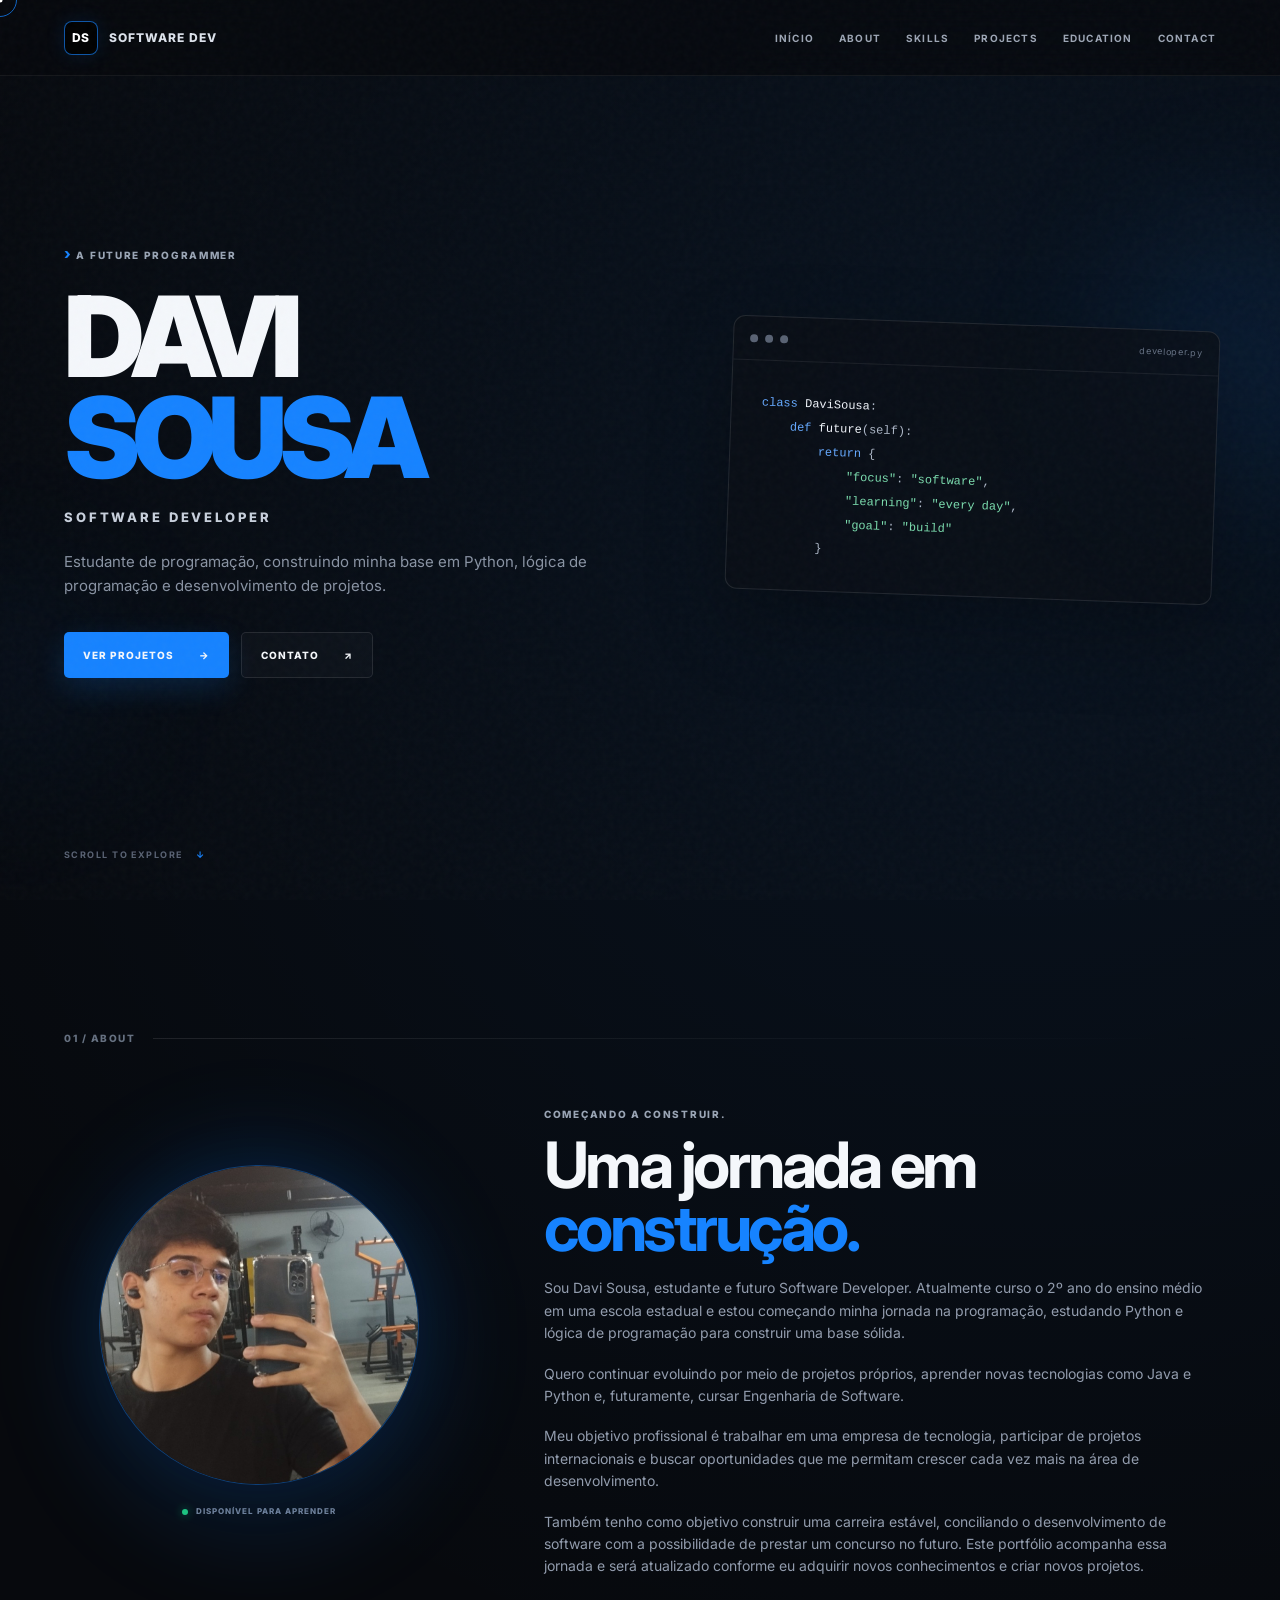
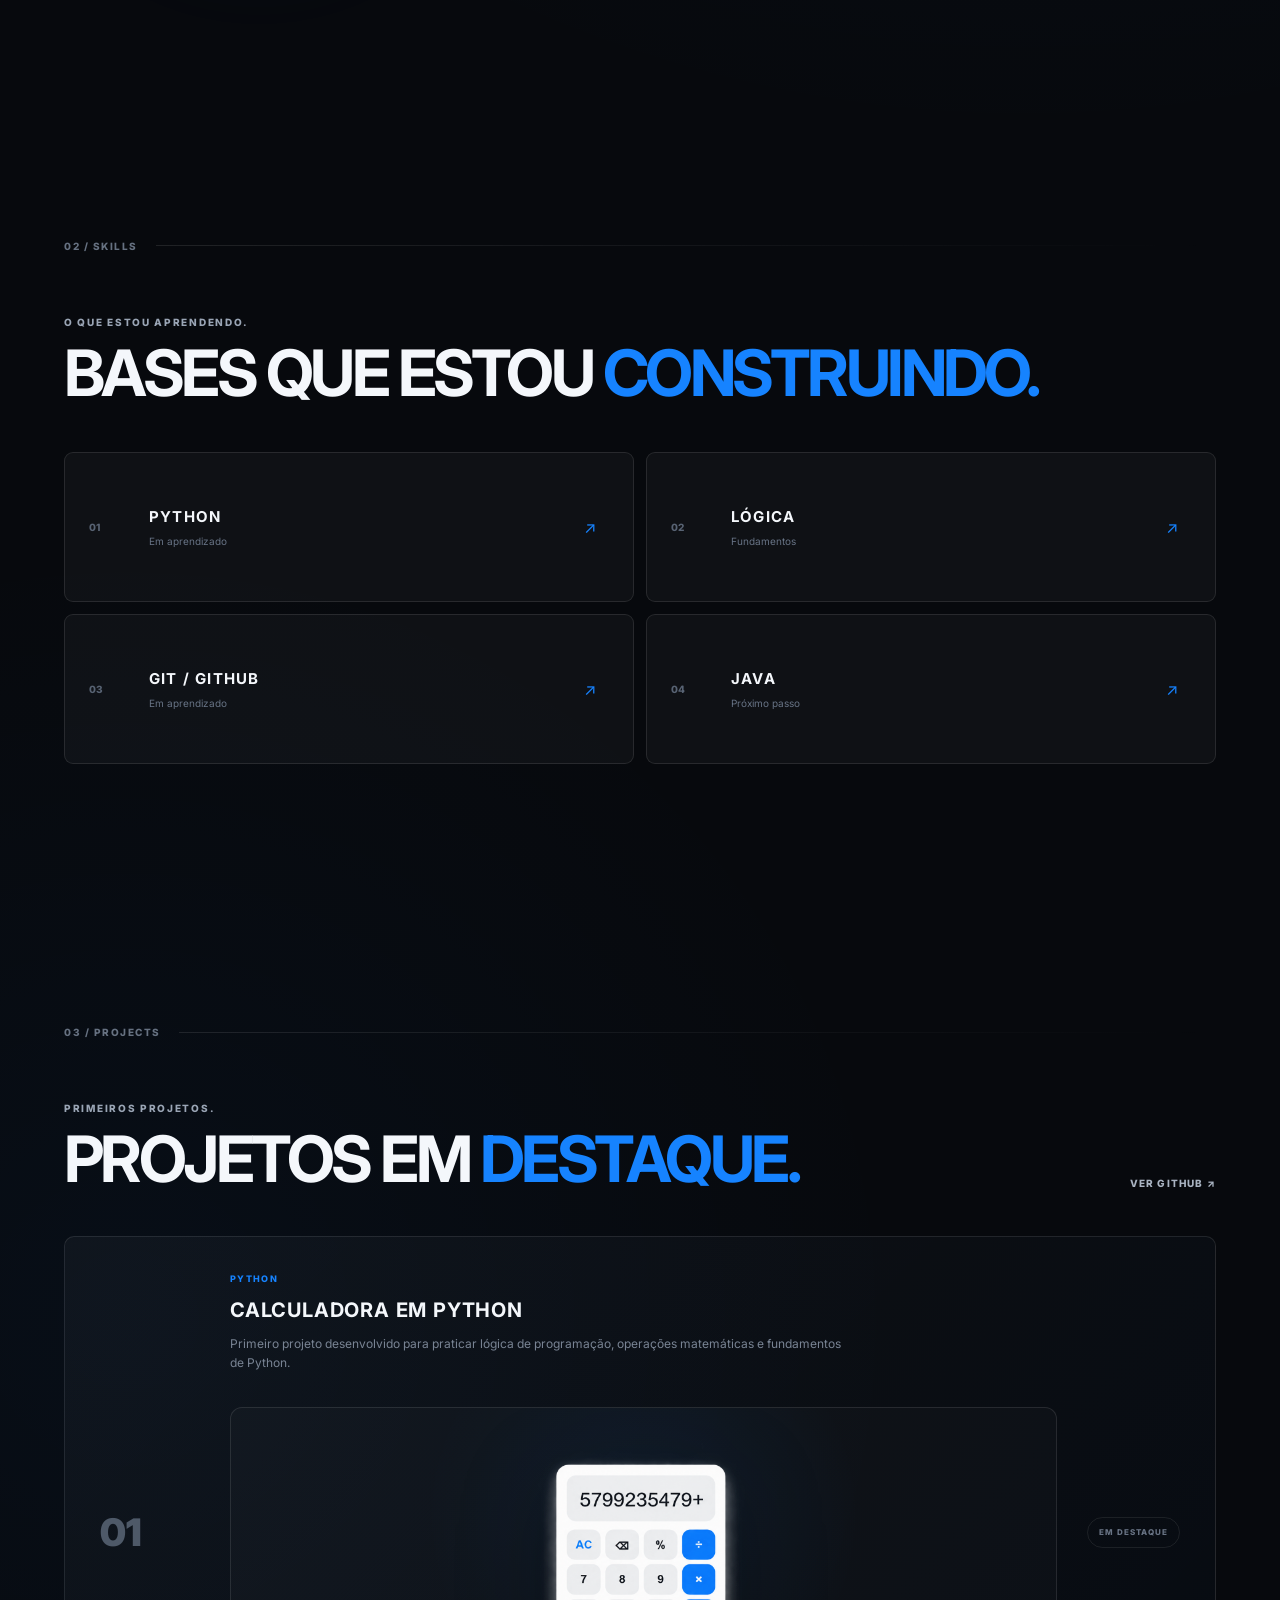
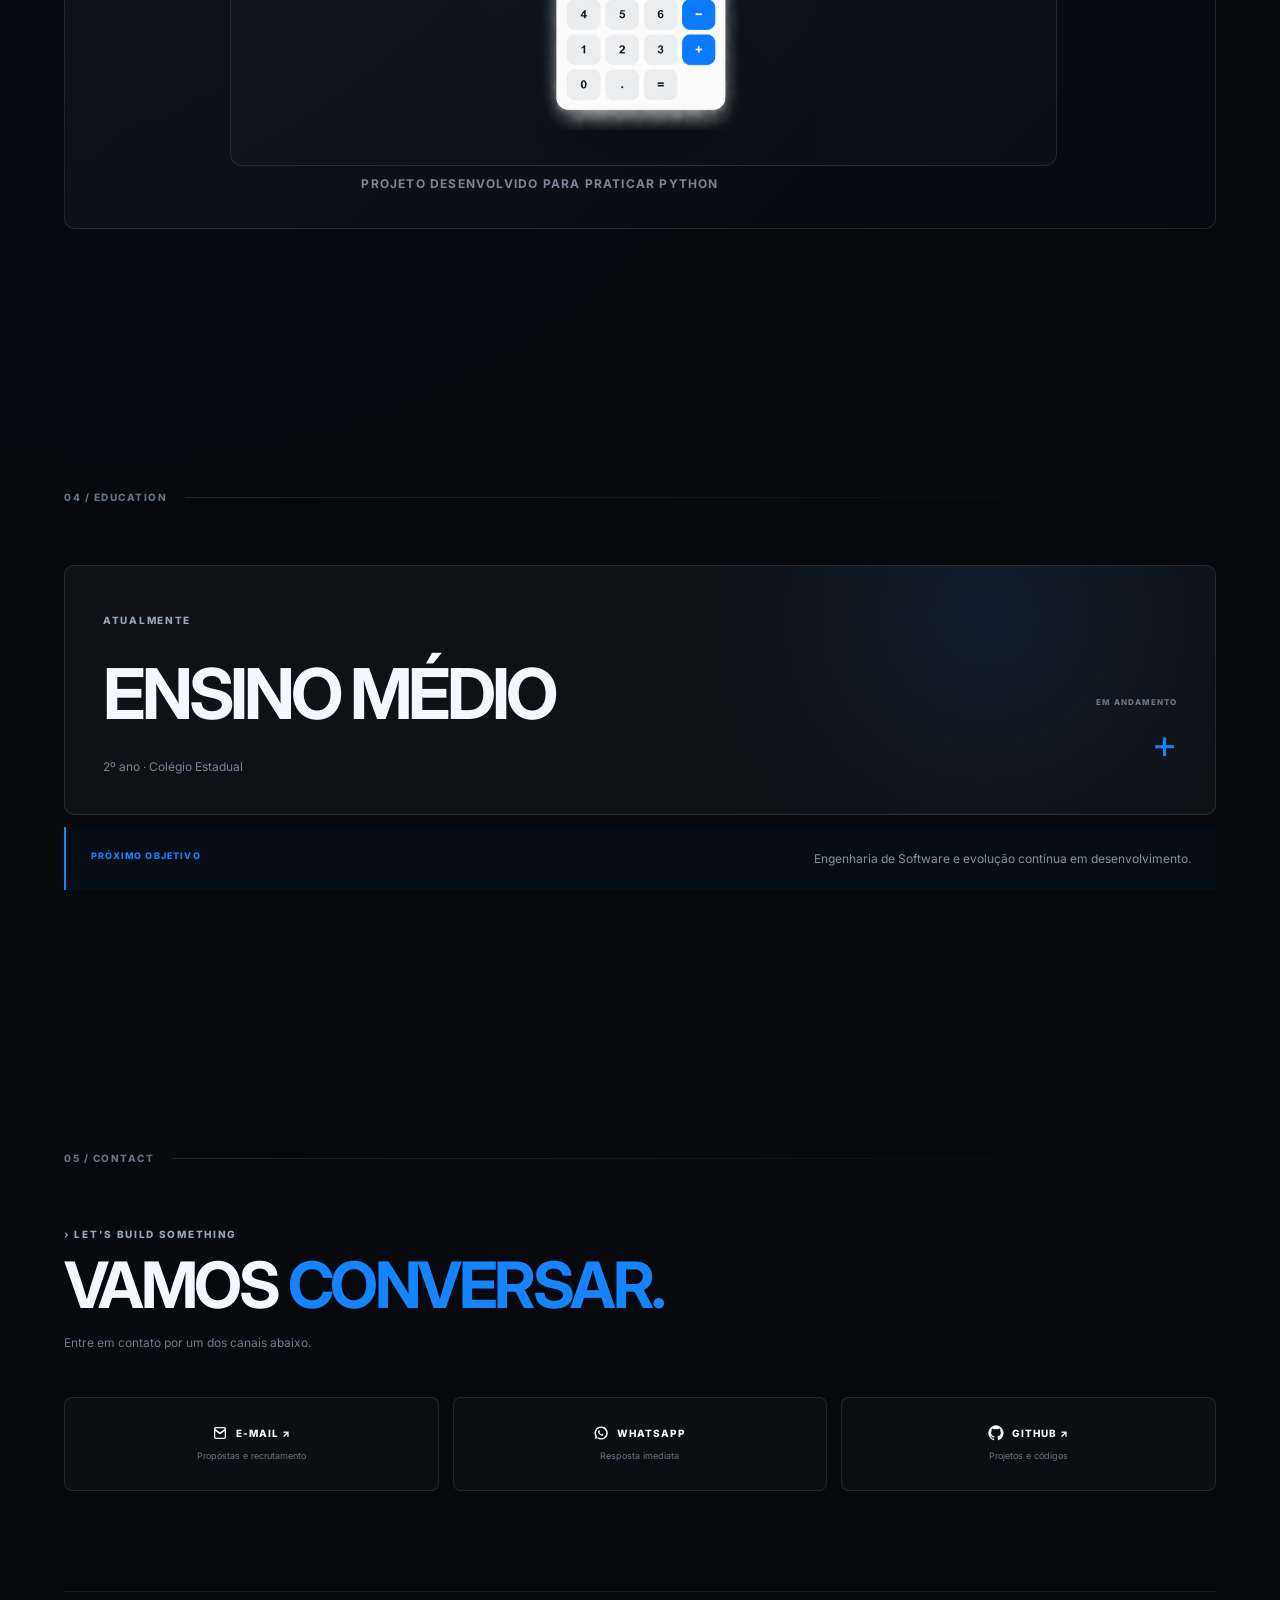
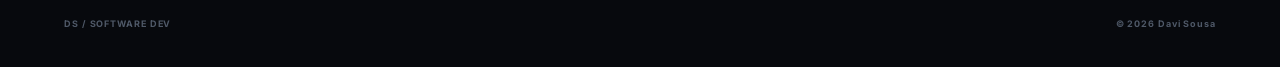
==== index.html @ f608a7be "Update index.html" ====
<!DOCTYPE html>
<html lang="pt-BR">
<head>
  <meta charset="UTF-8">
  <meta name="viewport" content="width=device-width, initial-scale=1.0">
  <meta name="description" content="Portfólio de Davi Sousa — estudante e futuro Software Developer.">
  <meta name="theme-color" content="#07090d">
  <title>Davi Sousa — Software Developer</title>

  <link rel="preconnect" href="https://fonts.googleapis.com">
  <link rel="preconnect" href="https://fonts.gstatic.com" crossorigin>
  <link href="https://fonts.googleapis.com/css2?family=Inter:wght@400;500;600;700;800;900&display=swap" rel="stylesheet">

  <link rel="icon" type="image/svg+xml" href="favicon.svg">
  <link rel="stylesheet" href="style.css">
</head>

<body>
  <div class="noise"></div>
  <div class="orb orb-a"></div>
  <div class="orb orb-b"></div>

  <div class="cursor-dot"></div>
  <div class="cursor-ring"></div>

  <header class="site-header">
    <a href="#inicio" class="brand" aria-label="Davi Sousa - início">
      <span class="brand-mark">DS</span>
      <span class="brand-text">SOFTWARE DEV</span>
    </a>

    <button class="menu-button" aria-label="Abrir menu" aria-expanded="false">
      <span></span><span></span>
    </button>

    <nav class="nav">
      <a href="#inicio">INÍCIO</a>
      <a href="#sobre">ABOUT</a>
      <a href="#skills">SKILLS</a>
      <a href="#projetos">PROJECTS</a>
      <a href="#educacao">EDUCATION</a>
      <a href="#contato">CONTACT</a>
    </nav>
  </header>

  <main id="inicio">
    <section class="hero section">
      <div class="hero-grid">
        <div class="hero-copy reveal">
          <p class="eyebrow"><span>›</span> A FUTURE PROGRAMMER</p>
          <h1>DAVI <span>SOUSA</span></h1>
          <p class="hero-role">SOFTWARE DEVELOPER</p>
          <p class="hero-description">
            Estudante de programação, construindo minha base em Python,
            lógica de programação e desenvolvimento de projetos.
          </p>

          <div class="hero-actions">
            <a class="button button-primary" href="#projetos">VER PROJETOS <span>→</span></a>
            <a class="button button-ghost" href="#contato">CONTATO <span>↗</span></a>
          </div>
        </div>

        <div class="hero-side reveal">
          <div class="code-card">
            <div class="code-top">
              <span></span><span></span><span></span>
              <small>developer.py</small>
            </div>
            <pre><code><span class="c-key">class</span> <span class="c-name">DaviSousa</span>:
    <span class="c-key">def</span> <span class="c-fn">future</span>(self):
        <span class="c-key">return</span> {
            <span class="c-str">"focus"</span>: <span class="c-str">"software"</span>,
            <span class="c-str">"learning"</span>: <span class="c-str">"every day"</span>,
            <span class="c-str">"goal"</span>: <span class="c-str">"build"</span>
        }</code></pre>
          </div>
        </div>
      </div>
      <div class="scroll-hint">SCROLL TO EXPLORE <span>↓</span></div>
    </section>

    <section id="sobre" class="section about-section">
      <div class="section-heading reveal">
        <span class="section-number">01 / ABOUT</span>
        <span class="section-line"></span>
      </div>

      <div class="about-grid">
        <div class="portrait-wrap reveal">
          <div class="portrait-glow"></div>
          <div class="portrait">
            <img src="assets/profile.jpg" alt="Foto de Davi Sousa">
            <span class="online-dot" title="Disponível"></span>
          </div>
          <div class="portrait-label">
            <span class="status"></span>
            DISPONÍVEL PARA APRENDER
          </div>
        </div>

        <div class="about-copy reveal">
          <p class="eyebrow">COMEÇANDO A CONSTRUIR.</p>
          <h2>Uma jornada em <span>construção.</span></h2>
          <p>
            Sou Davi Sousa, estudante e futuro Software Developer. Atualmente
            curso o 2º ano do ensino médio em uma escola estadual e estou
            começando minha jornada na programação, estudando Python e lógica
            de programação para construir uma base sólida.
          </p>
          <p>
            Quero continuar evoluindo por meio de projetos próprios, aprender
            novas tecnologias como Java e Python e, futuramente, cursar
            Engenharia de Software.
          </p>
          <p>
            Meu objetivo profissional é trabalhar em uma empresa de tecnologia,
            participar de projetos internacionais e buscar oportunidades que
            me permitam crescer cada vez mais na área de desenvolvimento.
          </p>
          <p>
            Também tenho como objetivo construir uma carreira estável,
            conciliando o desenvolvimento de software com a possibilidade de
            prestar um concurso no futuro. Este portfólio acompanha essa
            jornada e será atualizado conforme eu adquirir novos conhecimentos
            e criar novos projetos.
          </p>
        </div>
      </div>
    </section>

    <section id="skills" class="section">
      <div class="section-heading reveal">
        <span class="section-number">02 / SKILLS</span>
        <span class="section-line"></span>
      </div>

      <div class="section-intro reveal">
        <p class="eyebrow">O QUE ESTOU APRENDENDO.</p>
        <h2>BASES QUE ESTOU <span>CONSTRUINDO.</span></h2>
      </div>

      <div class="skills-grid">
        <article class="skill-card reveal">
          <span class="skill-number">01</span>
          <div>
            <h3>PYTHON</h3>
            <p>Em aprendizado</p>
          </div>
          <span class="skill-arrow">↗</span>
        </article>

        <article class="skill-card reveal">
          <span class="skill-number">02</span>
          <div>
            <h3>LÓGICA</h3>
            <p>Fundamentos</p>
          </div>
          <span class="skill-arrow">↗</span>
        </article>

        <article class="skill-card reveal">
          <span class="skill-number">03</span>
          <div>
            <h3>GIT / GITHUB</h3>
            <p>Em aprendizado</p>
          </div>
          <span class="skill-arrow">↗</span>
        </article>

        <article class="skill-card reveal">
          <span class="skill-number">04</span>
          <div>
            <h3>JAVA</h3>
            <p>Próximo passo</p>
          </div>
          <span class="skill-arrow">↗</span>
        </article>
      </div>
    </section>

    <section id="projetos" class="section">
      <div class="section-heading reveal">
        <span class="section-number">03 / PROJECTS</span>
        <span class="section-line"></span>
      </div>

      <div class="project-intro reveal">
  <div>
    <p class="eyebrow">PRIMEIROS PROJETOS.</p>
    <h2>PROJETOS EM <span>DESTAQUE.</span></h2>
  </div>

  <a class="text-link" href="https://github.com/Davi-Sousaa" target="_blank" rel="noopener">
    VER GITHUB ↗
  </a>
</div>

<div class="project-card calculator-project reveal">
  <div class="project-index">01</div>

  <div class="calculator-content">
    <p class="project-tag">PYTHON</p>
    <h3>CALCULADORA EM PYTHON</h3>
    <p>
      Primeiro projeto desenvolvido para praticar lógica de programação,
      operações matemáticas e fundamentos de Python.
    </p>

    <div class="calculator-showcase">
      <img
        src="assets/calculator.png"
        alt="Calculadora desenvolvida em Python"
      >
    </div>

    <p class="calculator-caption">PROJETO DESENVOLVIDO PARA PRATICAR PYTHON</p>
  </div>

  <span class="project-status">EM DESTAQUE</span>
</div>
    </section>

    <section id="educacao" class="section">
      <div class="section-heading reveal">
        <span class="section-number">04 / EDUCATION</span>
        <span class="section-line"></span>
      </div>

      <div class="education-card reveal">
        <div class="education-main">
          <p class="eyebrow">ATUALMENTE</p>
          <h2>ENSINO MÉDIO</h2>
          <p>2º ano · Colégio Estadual</p>
        </div>
        <div class="education-state">
          <span>EM ANDAMENTO</span>
          <strong>+</strong>
        </div>
      </div>

      <div class="next-goal reveal">
        <span>PRÓXIMO OBJETIVO</span>
        <p>Engenharia de Software e evolução contínua em desenvolvimento.</p>
      </div>
    </section>

    <section id="contato" class="section contact-section">
      <div class="section-heading reveal">
        <span class="section-number">05 / CONTACT</span>
        <span class="section-line"></span>
      </div>

      <div class="contact-intro reveal">
        <p class="eyebrow">› LET'S BUILD SOMETHING</p>
        <h2>VAMOS <span>CONVERSAR.</span></h2>
        <p>Entre em contato por um dos canais abaixo.</p>
      </div>

      <div class="contact-links">
        <a class="contact-card email reveal" href="mailto:davisousadasilva007@gmail.com">
          <span class="contact-title">
            <svg viewBox="0 0 24 24" aria-hidden="true">
              <path d="M3 5.5A2.5 2.5 0 0 1 5.5 3h13A2.5 2.5 0 0 1 21 5.5v13a2.5 2.5 0 0 1-2.5 2.5h-13A2.5 2.5 0 0 1 3 18.5v-13Zm2.5-.5a.5.5 0 0 0-.3.9l6.5 5.05a.5.5 0 0 0 .6 0l6.5-5.05a.5.5 0 0 0-.3-.9h-13ZM19 18.5v-9.6l-5.47 4.25a2.5 2.5 0 0 1-3.06 0L5 8.9v9.6c0 .28.22.5.5.5h13a.5.5 0 0 0 .5-.5Z"/>
            </svg>
            E-MAIL ↗
          </span>
          <span class="contact-description">Propostas e recrutamento</span>
        </a>

        <a class="contact-card whatsapp" href="https://wa.me/5574988051129" target="_blank" rel="noopener">
          <span class="contact-title">
            <svg viewBox="0 0 24 24" aria-hidden="true">
              <path d="M12 2.2a9.8 9.8 0 0 0-8.48 14.7L2.4 20.8l4.02-1.05A9.8 9.8 0 1 0 12 2.2Zm0 17.5a7.68 7.68 0 0 1-3.9-1.06l-.28-.17-2.39.62.63-2.32-.18-.28A7.68 7.68 0 1 1 12 19.7Zm4.24-5.77c-.23-.11-1.35-.67-1.56-.75-.21-.08-.36-.11-.52.11-.15.23-.59.75-.72.9-.13.15-.26.17-.49.06-.23-.12-.96-.35-1.82-1.12-.67-.6-1.12-1.32-1.25-1.54-.13-.23-.01-.35.1-.46.1-.1.23-.26.34-.39.11-.13.15-.23.23-.38.08-.15.04-.29-.02-.4-.06-.12-.52-1.25-.71-1.71-.19-.45-.38-.39-.52-.4h-.44c-.15 0-.4.06-.61.29-.21.23-.8.78-.8 1.9s.82 2.2.93 2.36c.12.15 1.6 2.46 3.88 3.45.54.23.96.37 1.29.47.54-.07 1.35-.55 1.54-1.09.19-.54.19-1 .13-1.09-.06-.1-.21-.15-.44-.26Z"/>
            </svg>
            WHATSAPP
          </span>
          <span class="contact-description">Resposta imediata</span>
        </a>

        <a class="contact-card github" href="https://github.com/Davi-Sousaa" target="_blank" rel="noopener">
          <span class="contact-title">
            <svg viewBox="0 0 24 24" aria-hidden="true">
              <path d="M12 .5A11.5 11.5 0 0 0 8.36 22.9c.58.11.79-.25.79-.56v-1.96c-3.22.7-3.9-1.55-3.9-1.55-.53-1.34-1.29-1.7-1.29-1.7-1.05-.72.08-.71.08-.71 1.15.08 1.76 1.18 1.76 1.18 1.03 1.75 2.69 1.24 3.35.95.1-.74.4-1.24.73-1.53-2.57-.29-5.27-1.28-5.27-5.7 0-1.26.45-2.29 1.18-3.1-.12-.29-.51-1.46.11-3.05 0 0 .96-.31 3.16 1.19a10.9 10.9 0 0 1 5.76 0c2.2-1.5 3.16-1.19 3.16-1.19.62 1.59.23 2.76.11 3.05.73.81 1.18 1.84 1.18 3.1 0 4.43-2.71 5.4-5.29 5.69.41.35.77 1.06.77 2.13v3.17c0 .31.21.67.8.56A11.5 11.5 0 0 0 12 .5Z"/>
            </svg>
            GITHUB ↗
          </span>
          <span class="contact-description">Projetos e códigos</span>
        </a>
      </div>
    </section>
  </main>

  <footer class="footer">
    <span>DS / SOFTWARE DEV</span>
    <span>© 2026 Davi Sousa</span>
  </footer>

  <script src="script.js"></script>
</body>
</html>
---- style.css ----
@import url('https://fonts.googleapis.com/css2?family=Inter:wght@400;500;600;700;800;900&display=swap');

:root {
  --bg: #07090d;
  --bg-soft: #0b0f15;
  --panel: rgba(255,255,255,.035);
  --line: rgba(255,255,255,.10);
  --text: #f4f7fb;
  --muted: #8993a3;
  --blue: #1683ff;
  --blue-soft: rgba(22,131,255,.16);
  --green: #20c879;
  --whatsapp: #128c4a;
  --max: 1160px;
}

* { box-sizing: border-box; margin: 0; padding: 0; }

html { scroll-behavior: smooth; }

body {
  background:
    radial-gradient(circle at 80% 10%, rgba(22,131,255,.08), transparent 28%),
    radial-gradient(circle at 10% 60%, rgba(22,131,255,.045), transparent 25%),
    var(--bg);
  color: var(--text);
  font-family: Inter, system-ui, sans-serif;
  line-height: 1.6;
  overflow-x: hidden;
}

body::before {
  content: "";
  position: fixed;
  inset: 0;
  pointer-events: none;
  opacity: .28;
  background-image:
    linear-gradient(rgba(255,255,255,.025) 1px, transparent 1px),
    linear-gradient(90deg, rgba(255,255,255,.025) 1px, transparent 1px);
  background-size: 54px 54px;
  mask-image: linear-gradient(to bottom, black, transparent 85%);
}

.noise {
  position: fixed;
  inset: 0;
  pointer-events: none;
  z-index: 50;
  opacity: .035;
  background-image: url("data:image/svg+xml,%3Csvg viewBox='0 0 180 180' xmlns='http://www.w3.org/2000/svg'%3E%3Cfilter id='n'%3E%3CfeTurbulence type='fractalNoise' baseFrequency='.85' numOctaves='3' stitchTiles='stitch'/%3E%3C/filter%3E%3Crect width='100%25' height='100%25' filter='url(%23n)' opacity='.8'/%3E%3C/svg%3E");
}

.orb {
  position: fixed;
  border-radius: 50%;
  pointer-events: none;
  filter: blur(80px);
  z-index: -1;
}

.orb-a {
  width: 260px;
  height: 260px;
  right: -100px;
  top: 25%;
  background: rgba(22,131,255,.11);
}

.orb-b {
  width: 180px;
  height: 180px;
  left: -80px;
  bottom: 15%;
  background: rgba(22,131,255,.07);
}

a { color: inherit; text-decoration: none; }

.site-header {
  position: fixed;
  top: 0;
  left: 0;
  right: 0;
  z-index: 40;
  height: 76px;
  display: flex;
  align-items: center;
  justify-content: space-between;
  padding: 0 5vw;
  background: rgba(7,9,13,.72);
  backdrop-filter: blur(18px);
  border-bottom: 1px solid rgba(255,255,255,.06);
}

.brand {
  display: flex;
  align-items: center;
  gap: 11px;
  font-weight: 800;
  letter-spacing: .08em;
  font-size: 12px;
}

.brand-mark {
  display: grid;
  place-items: center;
  width: 34px;
  height: 34px;
  border: 1px solid rgba(22,131,255,.65);
  border-radius: 8px;
  background: #000;
  color: #fff;
  font-size: 12px;
  box-shadow: 0 0 20px rgba(22,131,255,.12);
}

.brand-mark::first-letter { color: var(--blue); }

.brand-text { color: #dce2eb; }

.nav {
  display: flex;
  gap: 25px;
}

.nav a {
  position: relative;
  color: #9da6b5;
  font-size: 10px;
  font-weight: 700;
  letter-spacing: .12em;
  transition: color .2s ease;
}

.nav a::after {
  content: "";
  position: absolute;
  left: 0;
  right: 100%;
  bottom: -7px;
  height: 1px;
  background: var(--blue);
  transition: right .25s ease;
}

.nav a:hover { color: #fff; }
.nav a:hover::after { right: 0; }

.menu-button { display: none; }

.section {
  width: min(var(--max), 90vw);
  margin: 0 auto;
  padding: 130px 0;
  position: relative;
}

.hero {
  min-height: 100vh;
  display: flex;
  align-items: center;
  padding-top: 150px;
}

.hero-grid {
  width: 100%;
  display: grid;
  grid-template-columns: 1.1fr .9fr;
  gap: 70px;
  align-items: center;
}

.eyebrow {
  color: #9aa5b5;
  font-size: 10px;
  font-weight: 800;
  letter-spacing: .17em;
}

.eyebrow span { color: var(--blue); font-size: 15px; }

.hero h1 {
  margin-top: 20px;
  font-size: clamp(56px, 9vw, 112px);
  line-height: .9;
  letter-spacing: -.075em;
  font-weight: 900;
}

.hero h1 span { color: var(--blue); }

.hero-role {
  margin-top: 20px;
  color: #c8d0dc;
  font-size: 13px;
  font-weight: 800;
  letter-spacing: .22em;
}

.hero-description {
  max-width: 580px;
  margin-top: 22px;
  color: var(--muted);
  font-size: 15px;
}

.hero-actions {
  display: flex;
  gap: 12px;
  margin-top: 34px;
}

.button {
  display: inline-flex;
  align-items: center;
  gap: 25px;
  min-height: 46px;
  padding: 0 19px;
  border-radius: 5px;
  font-size: 10px;
  font-weight: 800;
  letter-spacing: .1em;
  transition: transform .2s ease, border-color .2s ease, background .2s ease;
}

.button:hover { transform: translateY(-2px); }

.button-primary {
  background: var(--blue);
  box-shadow: 0 10px 30px rgba(22,131,255,.18);
}

.button-primary:hover { background: #2a90ff; }

.button-ghost {
  border: 1px solid var(--line);
  background: rgba(255,255,255,.025);
}

.button-ghost:hover {
  border-color: rgba(22,131,255,.5);
  background: var(--blue-soft);
}

.code-card {
  border: 1px solid rgba(255,255,255,.10);
  border-radius: 12px;
  background: rgba(11,15,21,.72);
  box-shadow: 0 30px 80px rgba(0,0,0,.28);
  overflow: hidden;
  transform: rotate(2deg);
}

.code-top {
  height: 44px;
  display: flex;
  align-items: center;
  gap: 7px;
  padding: 0 16px;
  border-bottom: 1px solid rgba(255,255,255,.07);
}

.code-top span {
  width: 8px;
  height: 8px;
  border-radius: 50%;
  background: #596273;
}

.code-top small {
  margin-left: auto;
  color: #657083;
  font-size: 9px;
  letter-spacing: .08em;
}

.code-card pre {
  padding: 30px;
  overflow: auto;
  color: #aeb8c8;
  font: 12px/2 "SFMono-Regular", Consolas, monospace;
}

.c-key { color: #65a9ff; }
.c-name, .c-fn { color: #f0f4fa; }
.c-str { color: #7bdcae; }

.scroll-hint {
  position: absolute;
  bottom: 38px;
  left: 0;
  color: #596273;
  font-size: 9px;
  font-weight: 700;
  letter-spacing: .16em;
}

.scroll-hint span { color: var(--blue); margin-left: 10px; }

.section-heading {
  display: flex;
  align-items: center;
  gap: 18px;
  margin-bottom: 60px;
}

.section-number {
  color: #667181;
  font-size: 10px;
  font-weight: 800;
  letter-spacing: .15em;
  white-space: nowrap;
}

.section-line {
  height: 1px;
  width: 100%;
  background: linear-gradient(90deg, rgba(255,255,255,.1), transparent);
}

.about-grid {
  display: grid;
  grid-template-columns: 390px 1fr;
  gap: 90px;
  align-items: center;
}

.portrait-wrap { position: relative; justify-self: center; }

.portrait-glow {
  position: absolute;
  inset: -35px;
  border-radius: 50%;
  background: rgba(22,131,255,.09);
  filter: blur(40px);
}

.portrait {
  position: relative;
  width: 320px;
  height: 320px;
  border: 1px solid rgba(22,131,255,.42);
  border-radius: 50%;
  overflow: hidden;
  background: #0b0e13;
  box-shadow: 0 0 60px rgba(22,131,255,.10);
}

.portrait img {
  width: 100%;
  height: 100%;
  object-fit: cover;
  object-position: 33% 38%;
  transform: scale(1.08);
  filter: saturate(.9) contrast(1.03);
}

.online-dot {
  position: absolute;
  right: 20px;
  bottom: 24px;
  width: 18px;
  height: 18px;
  border-radius: 50%;
  background: var(--green);
  border: 4px solid #0b0e13;
  box-shadow: 0 0 18px rgba(32,200,121,.5);
}

.portrait-label {
  display: flex;
  align-items: center;
  gap: 8px;
  justify-content: center;
  margin-top: 20px;
  color: #768193;
  font-size: 8px;
  font-weight: 800;
  letter-spacing: .13em;
}

.status {
  width: 6px;
  height: 6px;
  border-radius: 50%;
  background: var(--green);
  box-shadow: 0 0 10px rgba(32,200,121,.6);
}

.about-copy h2,
.section-intro h2,
.project-intro h2,
.contact-intro h2 {
  margin-top: 12px;
  font-size: clamp(32px, 5vw, 64px);
  line-height: .98;
  letter-spacing: -.055em;
}

.about-copy h2 span,
.section-intro h2 span,
.project-intro h2 span,
.contact-intro h2 span { color: var(--blue); }

.about-copy > p:not(.eyebrow) {
  max-width: 700px;
  margin-top: 18px;
  color: #929cad;
  font-size: 14px;
}

.section-intro { margin-bottom: 48px; }

.skills-grid {
  display: grid;
  grid-template-columns: repeat(2, 1fr);
  gap: 12px;
}

.skill-card {
  min-height: 150px;
  padding: 24px;
  display: grid;
  grid-template-columns: 45px 1fr 25px;
  align-items: center;
  gap: 15px;
  border: 1px solid var(--line);
  border-radius: 9px;
  background: var(--panel);
  transition: transform .25s ease, border-color .25s ease, background .25s ease;
}

.skill-card:hover {
  transform: translateY(-4px);
  border-color: rgba(22,131,255,.42);
  background: rgba(22,131,255,.045);
}

.skill-number { color: #586373; font-size: 10px; font-weight: 800; }

.skill-card h3 { font-size: 15px; letter-spacing: .08em; }
.skill-card p { color: #687486; font-size: 10px; margin-top: 4px; }
.skill-arrow { color: var(--blue); }

.project-intro {
  display: flex;
  justify-content: space-between;
  gap: 30px;
  align-items: end;
  margin-bottom: 45px;
}

.text-link {
  color: #a9b3c1;
  font-size: 10px;
  font-weight: 800;
  letter-spacing: .12em;
}

.text-link:hover { color: var(--blue); }

.project-card {
  min-height: 210px;
  display: grid;
  grid-template-columns: 100px 1fr auto;
  gap: 30px;
  align-items: center;
  padding: 35px;
  border: 1px solid var(--line);
  border-radius: 10px;
  background: linear-gradient(135deg, rgba(255,255,255,.035), rgba(22,131,255,.025));
}

.project-index { color: #4e5968; font-size: 38px; font-weight: 900; }

.project-tag {
  color: var(--blue);
  font-size: 9px;
  font-weight: 800;
  letter-spacing: .15em;
}

.project-card h3 { margin-top: 7px; font-size: 20px; letter-spacing: .04em; }
.project-card p:not(.project-tag) { max-width: 620px; margin-top: 8px; color: #798494; font-size: 12px; }

.project-status {
  padding: 8px 11px;
  border: 1px solid rgba(255,255,255,.08);
  border-radius: 99px;
  color: #687384;
  font-size: 8px;
  font-weight: 800;
  letter-spacing: .12em;
}

.education-card {
  min-height: 250px;
  padding: 38px;
  display: flex;
  align-items: end;
  justify-content: space-between;
  border: 1px solid var(--line);
  border-radius: 10px;
  background:
    radial-gradient(circle at 80% 20%, rgba(22,131,255,.10), transparent 30%),
    var(--panel);
}

.education-main h2 { margin-top: 10px; font-size: clamp(35px, 6vw, 70px); letter-spacing: -.06em; }
.education-main > p:last-child { color: #778293; font-size: 12px; margin-top: 7px; }

.education-state { text-align: right; }
.education-state span { color: #6b7686; font-size: 8px; font-weight: 800; letter-spacing: .12em; }
.education-state strong { display: block; color: var(--blue); font-size: 40px; font-weight: 400; }

.next-goal {
  margin-top: 12px;
  padding: 22px 25px;
  display: flex;
  justify-content: space-between;
  gap: 30px;
  border-left: 2px solid var(--blue);
  background: rgba(22,131,255,.035);
}

.next-goal span { color: var(--blue); font-size: 9px; font-weight: 800; letter-spacing: .13em; }
.next-goal p { color: #8490a0; font-size: 12px; }

.contact-section { padding-bottom: 100px; }

.contact-intro p:last-child { color: #6f7a8a; margin-top: 16px; font-size: 12px; }

.contact-links {
  display: grid;
  grid-template-columns: repeat(3, 1fr);
  gap: 14px;
  margin-top: 45px;
}

.contact-card {
  min-height: 94px;
  padding: 18px;
  display: flex;
  flex-direction: column;
  align-items: center;
  justify-content: center;
  gap: 8px;
  text-align: center;
  border: 1px solid var(--line);
  border-radius: 8px;
  background: rgba(255,255,255,.025);
  transition: transform .22s ease, border-color .22s ease, background .22s ease, box-shadow .22s ease;
}

.contact-card:hover { transform: translateY(-4px); }

.contact-title {
  display: flex;
  align-items: center;
  justify-content: center;
  gap: 8px;
  font-size: 10px;
  font-weight: 800;
  letter-spacing: .1em;
}

.contact-title svg {
  width: 16px;
  height: 16px;
  fill: currentColor;
}

.contact-description { color: #687384; font-size: 9px; }

.contact-card.email:hover {
  color: #1683ff;
  border-color: rgba(22,131,255,.5);
  background: rgba(22,131,255,.06);
  box-shadow: 0 15px 35px rgba(22,131,255,.10);
}

.contact-card.whatsapp:hover {
  color: var(--whatsapp);
  border-color: rgba(18,140,74,.5);
  background: rgba(18,140,74,.055);
  box-shadow: 0 15px 35px rgba(18,140,74,.09);
}

.contact-card.github:hover {
  color: #fff;
  border-color: rgba(255,255,255,.35);
  background: rgba(255,255,255,.055);
  box-shadow: 0 15px 35px rgba(255,255,255,.05);
}

.footer {
  width: min(var(--max), 90vw);
  margin: auto;
  padding: 25px 0 35px;
  display: flex;
  justify-content: space-between;
  color: #4f5968;
  border-top: 1px solid rgba(255,255,255,.06);
  font-size: 9px;
  font-weight: 700;
  letter-spacing: .1em;
}

.reveal {
  opacity: 0;
  transform: translateY(18px);
  transition: opacity .7s ease, transform .7s ease;
}

.reveal.visible {
  opacity: 1;
  transform: translateY(0);
}

.cursor-dot,
.cursor-ring {
  position: fixed;
  pointer-events: none;
  z-index: 100;
  transform: translate(-50%, -50%);
  opacity: 0;
}

.cursor-dot {
  width: 5px;
  height: 5px;
  border-radius: 50%;
  background: #fff;
}

.cursor-ring {
  width: 34px;
  height: 34px;
  border: 1px solid rgba(22,131,255,.75);
  border-radius: 50%;
  transition: width .2s ease, height .2s ease, background .2s ease;
}

.cursor-ring.active {
  width: 54px;
  height: 54px;
  background: rgba(22,131,255,.07);
}

@media (pointer: fine) {
  body, a, button { cursor: none; }
  .cursor-dot, .cursor-ring { opacity: 1; }
}

@media (max-width: 850px) {
  .nav {
    position: absolute;
    top: 76px;
    left: 0;
    right: 0;
    padding: 25px 5vw;
    display: none;
    flex-direction: column;
    gap: 20px;
    background: rgba(7,9,13,.96);
    border-bottom: 1px solid var(--line);
  }

  .nav.open { display: flex; }
  .menu-button {
    display: flex;
    width: 38px;
    height: 38px;
    flex-direction: column;
    justify-content: center;
    gap: 6px;
    align-items: center;
    border: 1px solid var(--line);
    border-radius: 7px;
    background: rgba(255,255,255,.03);
  }

  .menu-button span { width: 16px; height: 1px; background: #fff; }

  .hero-grid,
  .about-grid { grid-template-columns: 1fr; }

  .hero-side { display: none; }
  .about-grid { gap: 50px; }
  .portrait-wrap { order: -1; }
  .project-card { grid-template-columns: 60px 1fr; }
  .project-status { grid-column: 2; justify-self: start; }
}

@media (max-width: 620px) {
  .section { padding: 95px 0; }
  .hero { min-height: 90vh; padding-top: 125px; }
  .hero h1 { font-size: 60px; }
  .hero-description { font-size: 13px; }
  .hero-actions { flex-wrap: wrap; }

  .portrait { width: 260px; height: 260px; }

  .skills-grid,
  .contact-links { grid-template-columns: 1fr; }

  .project-intro,
  .education-card,
  .next-goal,
  .footer {
    flex-direction: column;
    align-items: flex-start;
  }

  .education-card { gap: 35px; }
  .education-state { text-align: left; }
  .next-goal { gap: 8px; }

  .contact-card { min-height: 82px; }
}
/* =========================
   CALCULATOR PROJECT
========================= */

.calculator-showcase {
  margin-top: 35px;
  padding: 35px;
  display: flex;
  justify-content: center;
  align-items: center;
  border: 1px solid var(--line);
  border-radius: 12px;
  background:
    radial-gradient(circle at 50% 30%, rgba(22,131,255,.08), transparent 45%),
    rgba(255,255,255,.02);
  overflow: hidden;
}

.calculator-showcase img {
  display: block;
  width: min(100%, 520px);
  height: auto;
  object-fit: contain;
  filter: drop-shadow(0 25px 45px rgba(0,0,0,.35));
  transition: transform .3s ease, filter .3s ease;
}

.calculator-showcase:hover img {
  transform: translateY(-5px);
  filter: drop-shadow(0 30px 55px rgba(22,131,255,.15));
}

.calculator-caption {
  margin-top: 14px;
  color: #687486;
  font-size: 9px;
  font-weight: 700;
  letter-spacing: .1em;
  text-align: center;
}
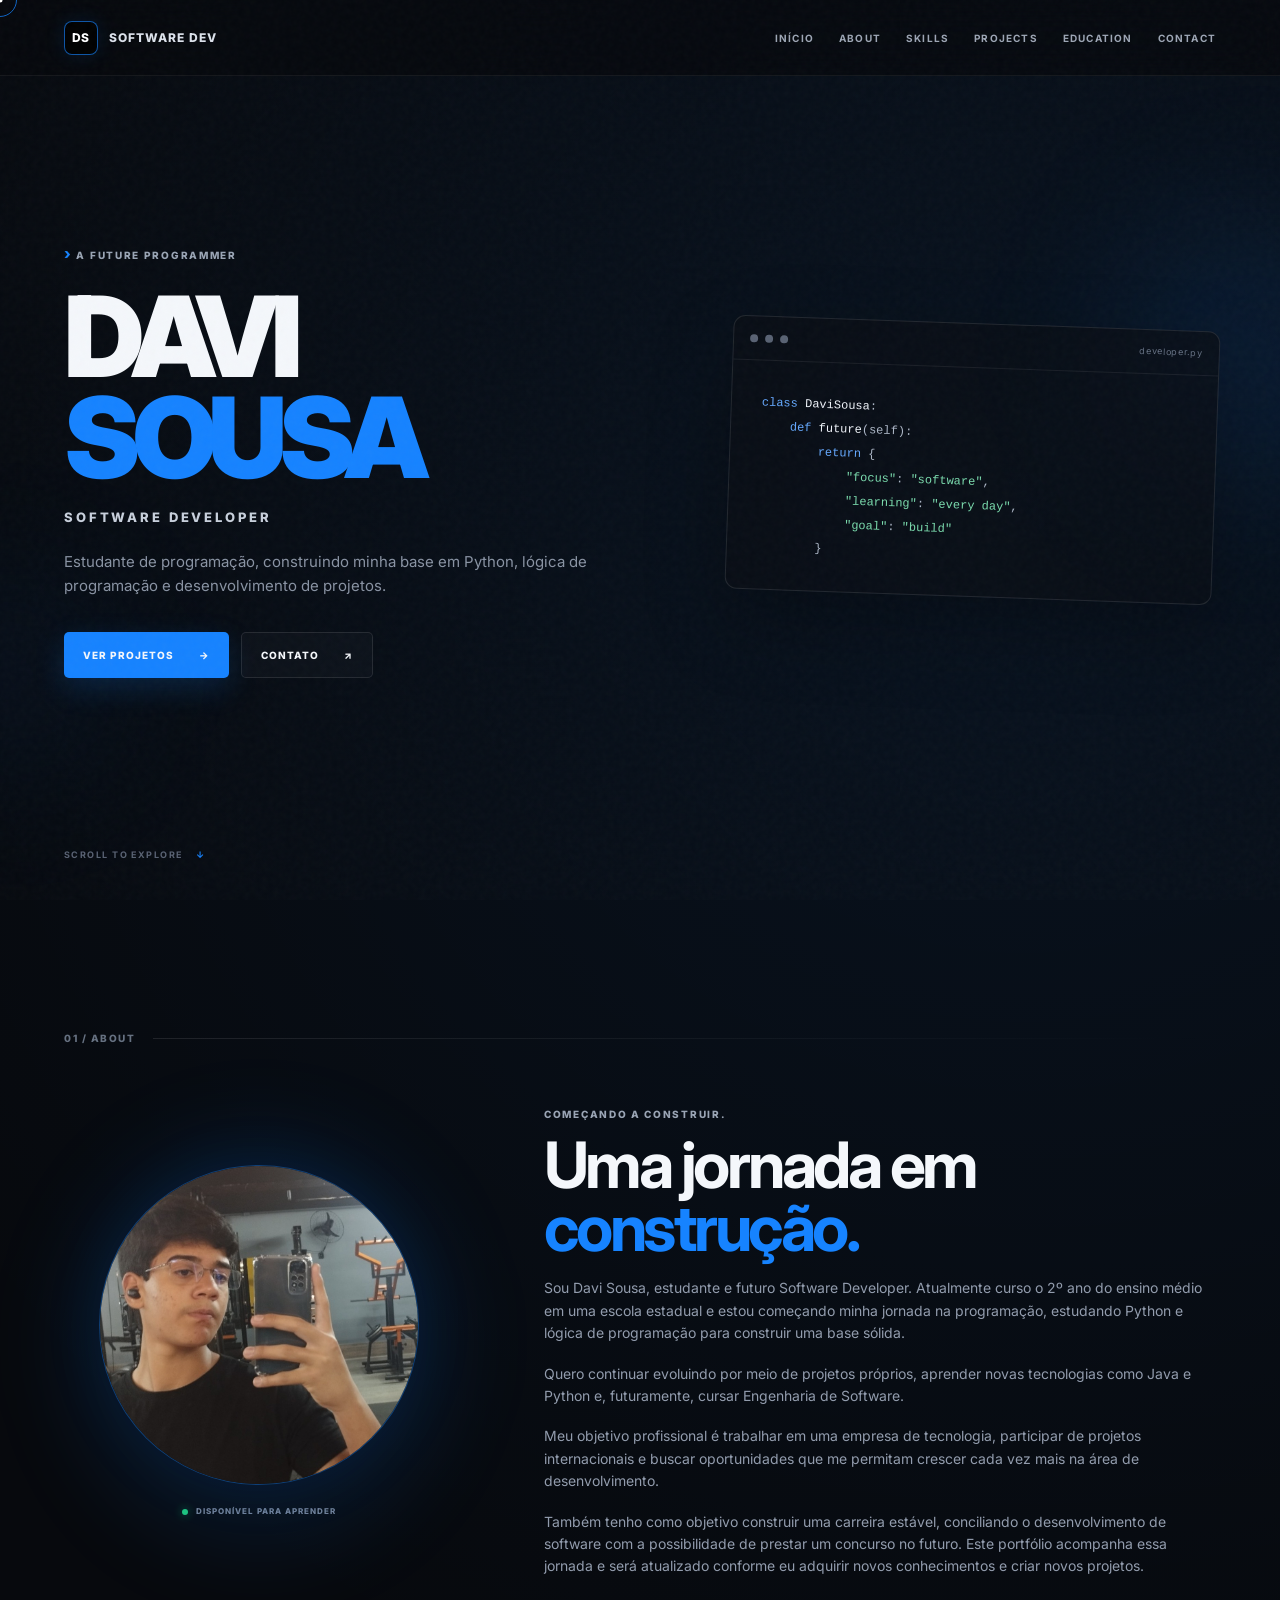
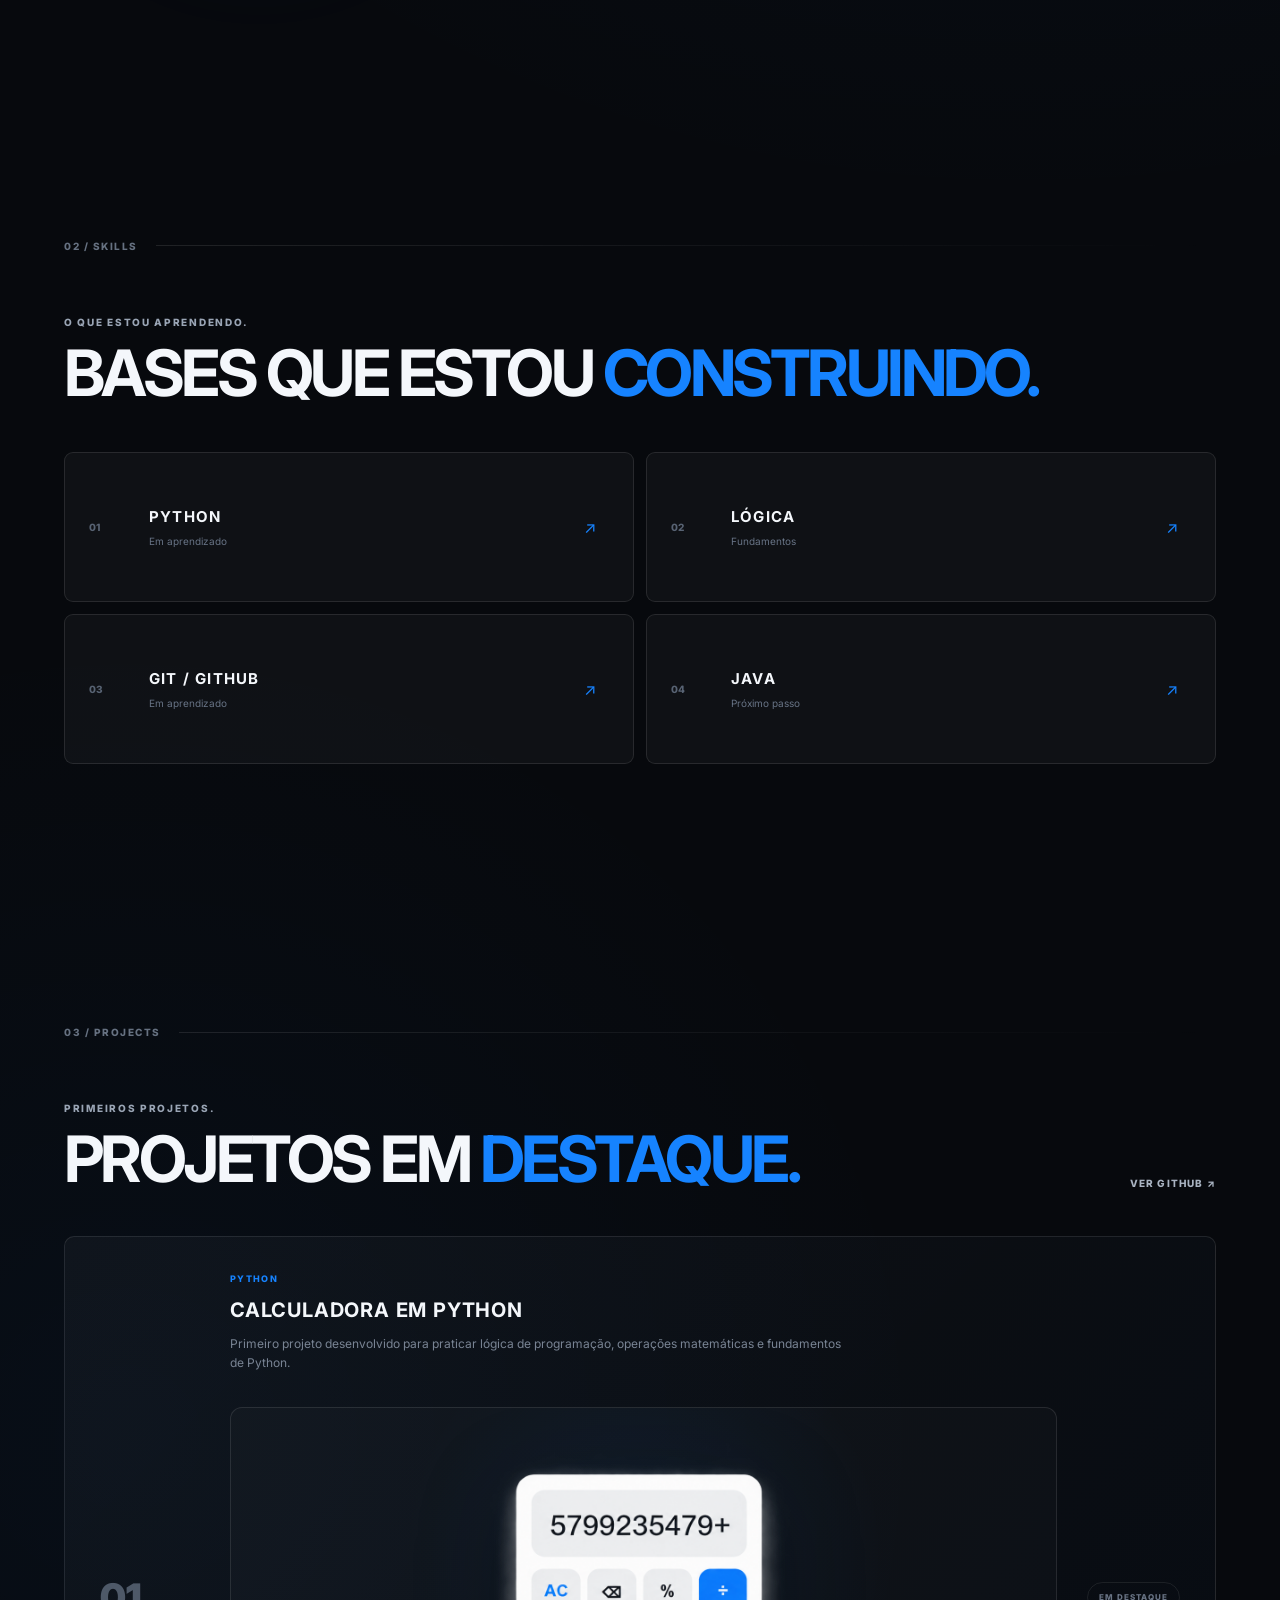
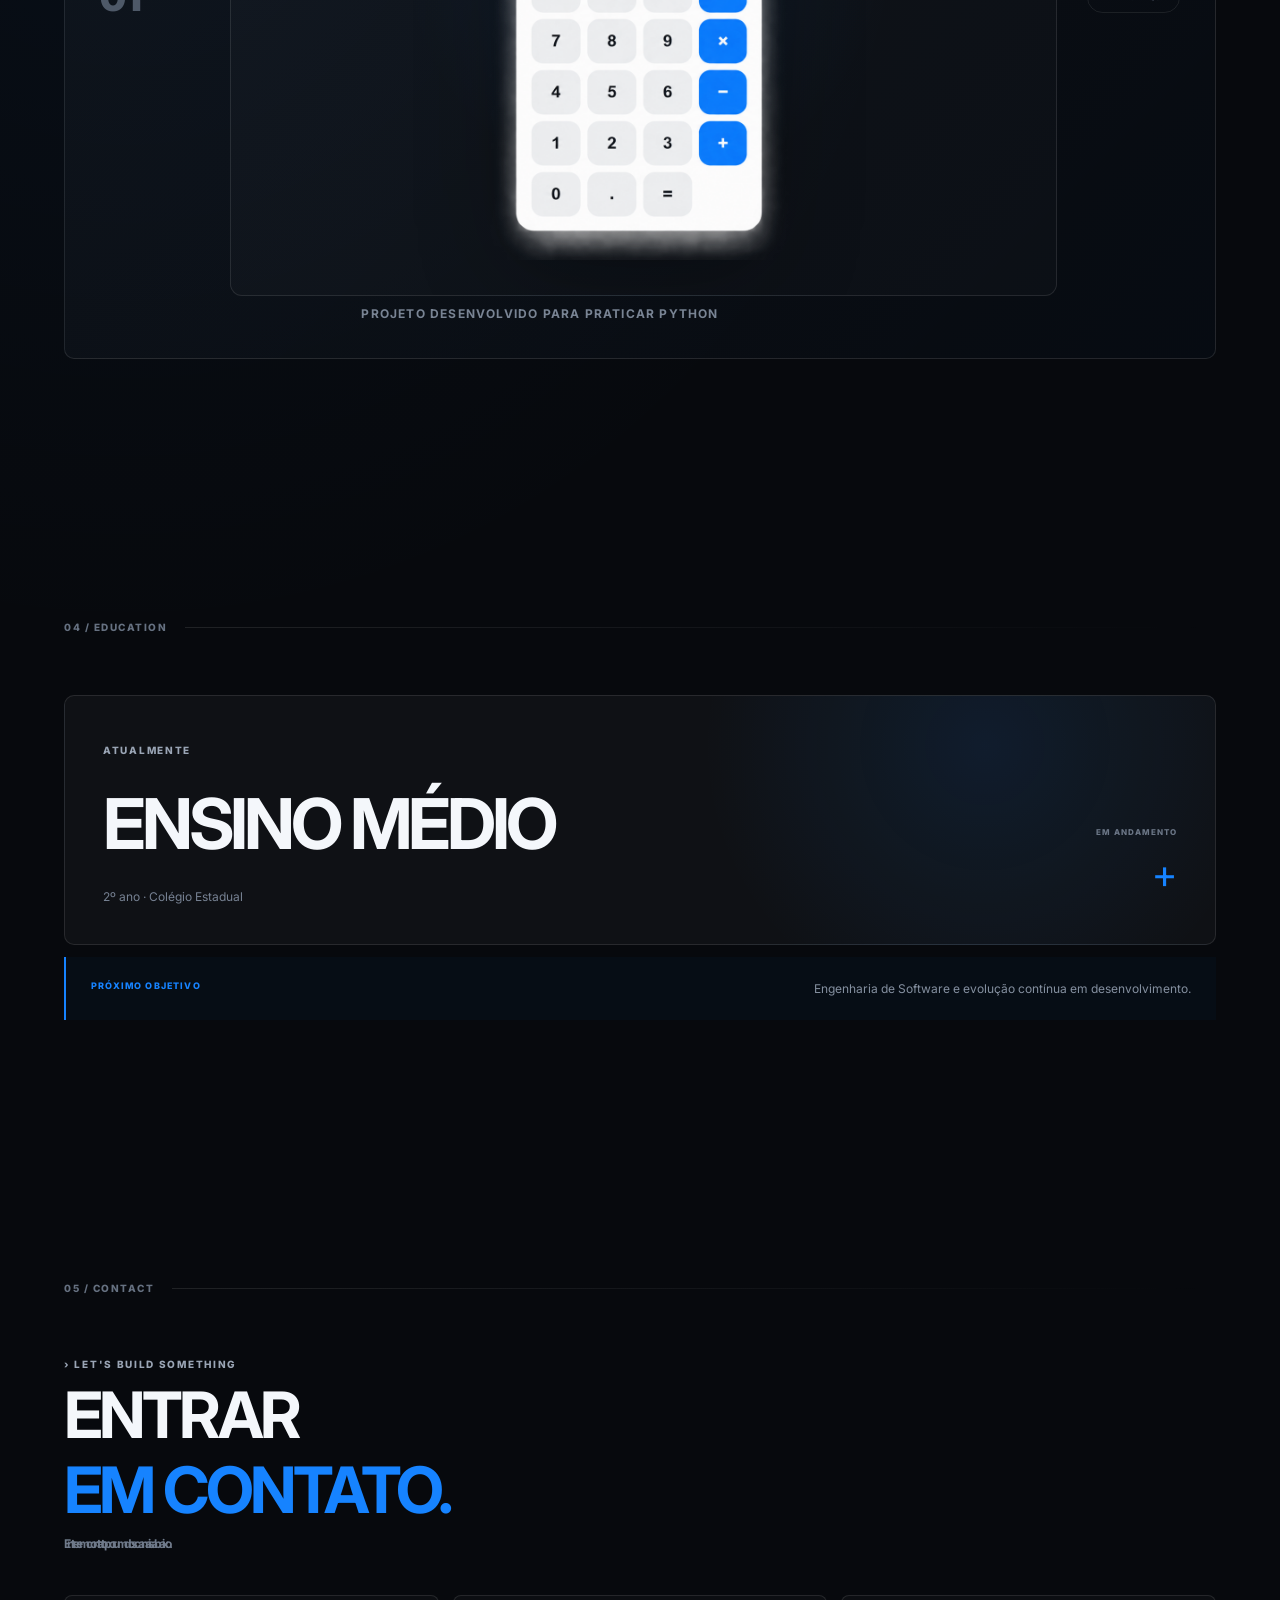
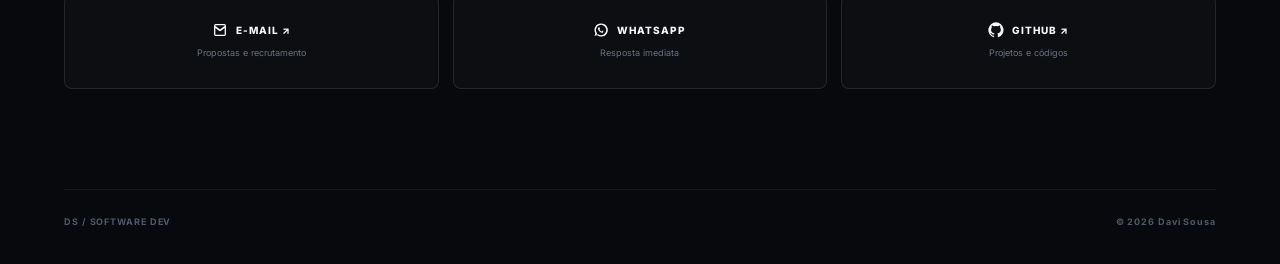
==== commit 32dbaf0a: "Update index.html" ====
--- a/index.html
+++ b/index.html
@@ -191,7 +191,7 @@
     <h2>PROJETOS EM <span>DESTAQUE.</span></h2>
   </div>
 
-  <a class="text-link" href="https://github.com/Davi-Sousaa" target="_blank" rel="noopener">
+  <a class="text-link" href="https://github.com/Davi-Sousaa/Davi-Sousaa.github.io/blob/main/calculator.html" target="_blank" rel="noopener">
     VER GITHUB ↗
   </a>
 </div>
@@ -253,7 +253,7 @@
 
       <div class="contact-intro reveal">
         <p class="eyebrow">› LET'S BUILD SOMETHING</p>
-        <h2>VAMOS <span>CONVERSAR.</span></h2>
+        <h2>ENTRAR <span><h2>EM <span>CONTATO.</span></h2>
         <p>Entre em contato por um dos canais abaixo.</p>
       </div>
 
--- a/style.css
+++ b/style.css
@@ -686,11 +686,20 @@
   .hero-grid,
   .about-grid { grid-template-columns: 1fr; }
 
-  .hero-side { display: none; }
+   .hero-side { display: none; }
   .about-grid { gap: 50px; }
   .portrait-wrap { order: -1; }
   .project-card { grid-template-columns: 60px 1fr; }
   .project-status { grid-column: 2; justify-self: start; }
+
+  .calculator-showcase {
+    padding: 20px;
+  }
+
+  .calculator-showcase img {
+    width: 100%;
+    max-width: 500px;
+  }
 }
 
 @media (max-width: 620px) {
@@ -718,6 +727,11 @@
   .next-goal { gap: 8px; }
 
   .contact-card { min-height: 82px; }
+  
+  .calculator-showcase img {
+    width: 210%;
+    max-width: none;
+  }
 }
 /* =========================
    CALCULATOR PROJECT
@@ -739,7 +753,7 @@
 
 .calculator-showcase img {
   display: block;
-  width: min(100%, 520px);
+  width: 100%;
   height: auto;
   object-fit: contain;
   filter: drop-shadow(0 25px 45px rgba(0,0,0,.35));
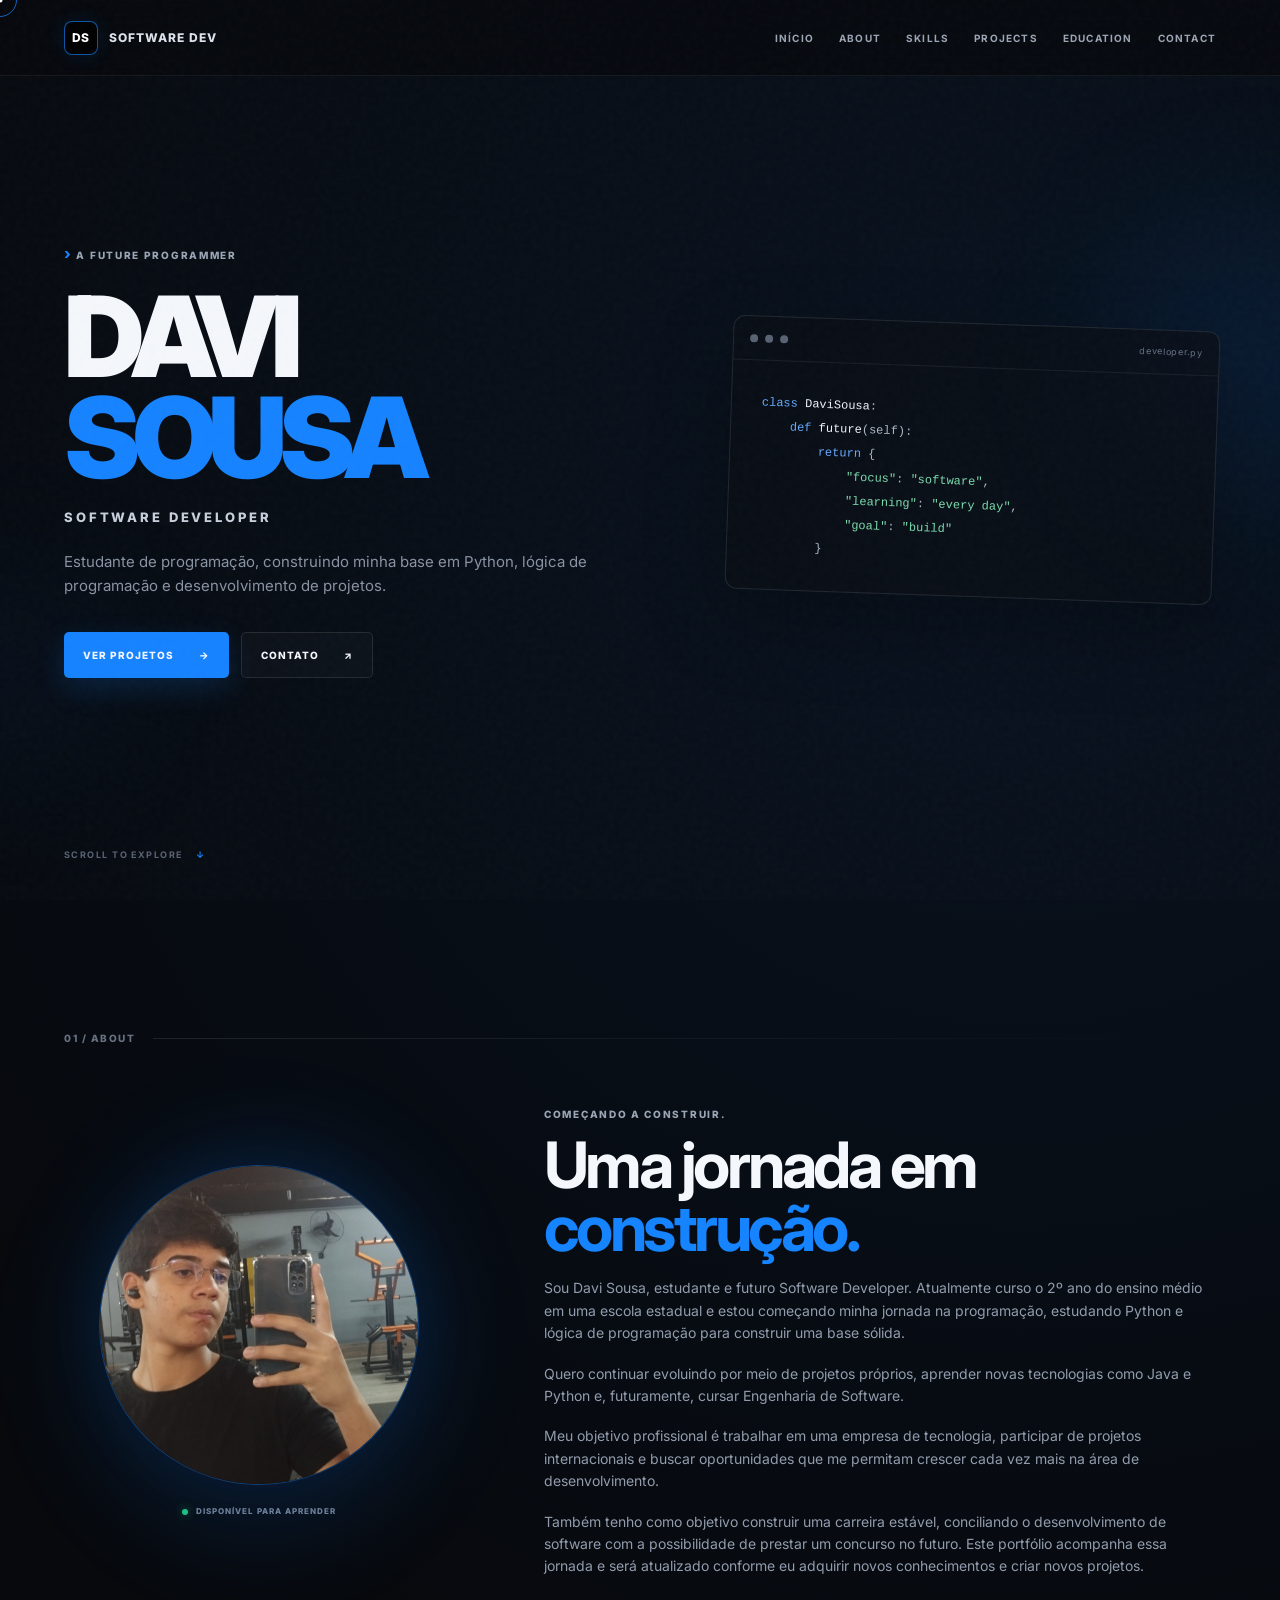
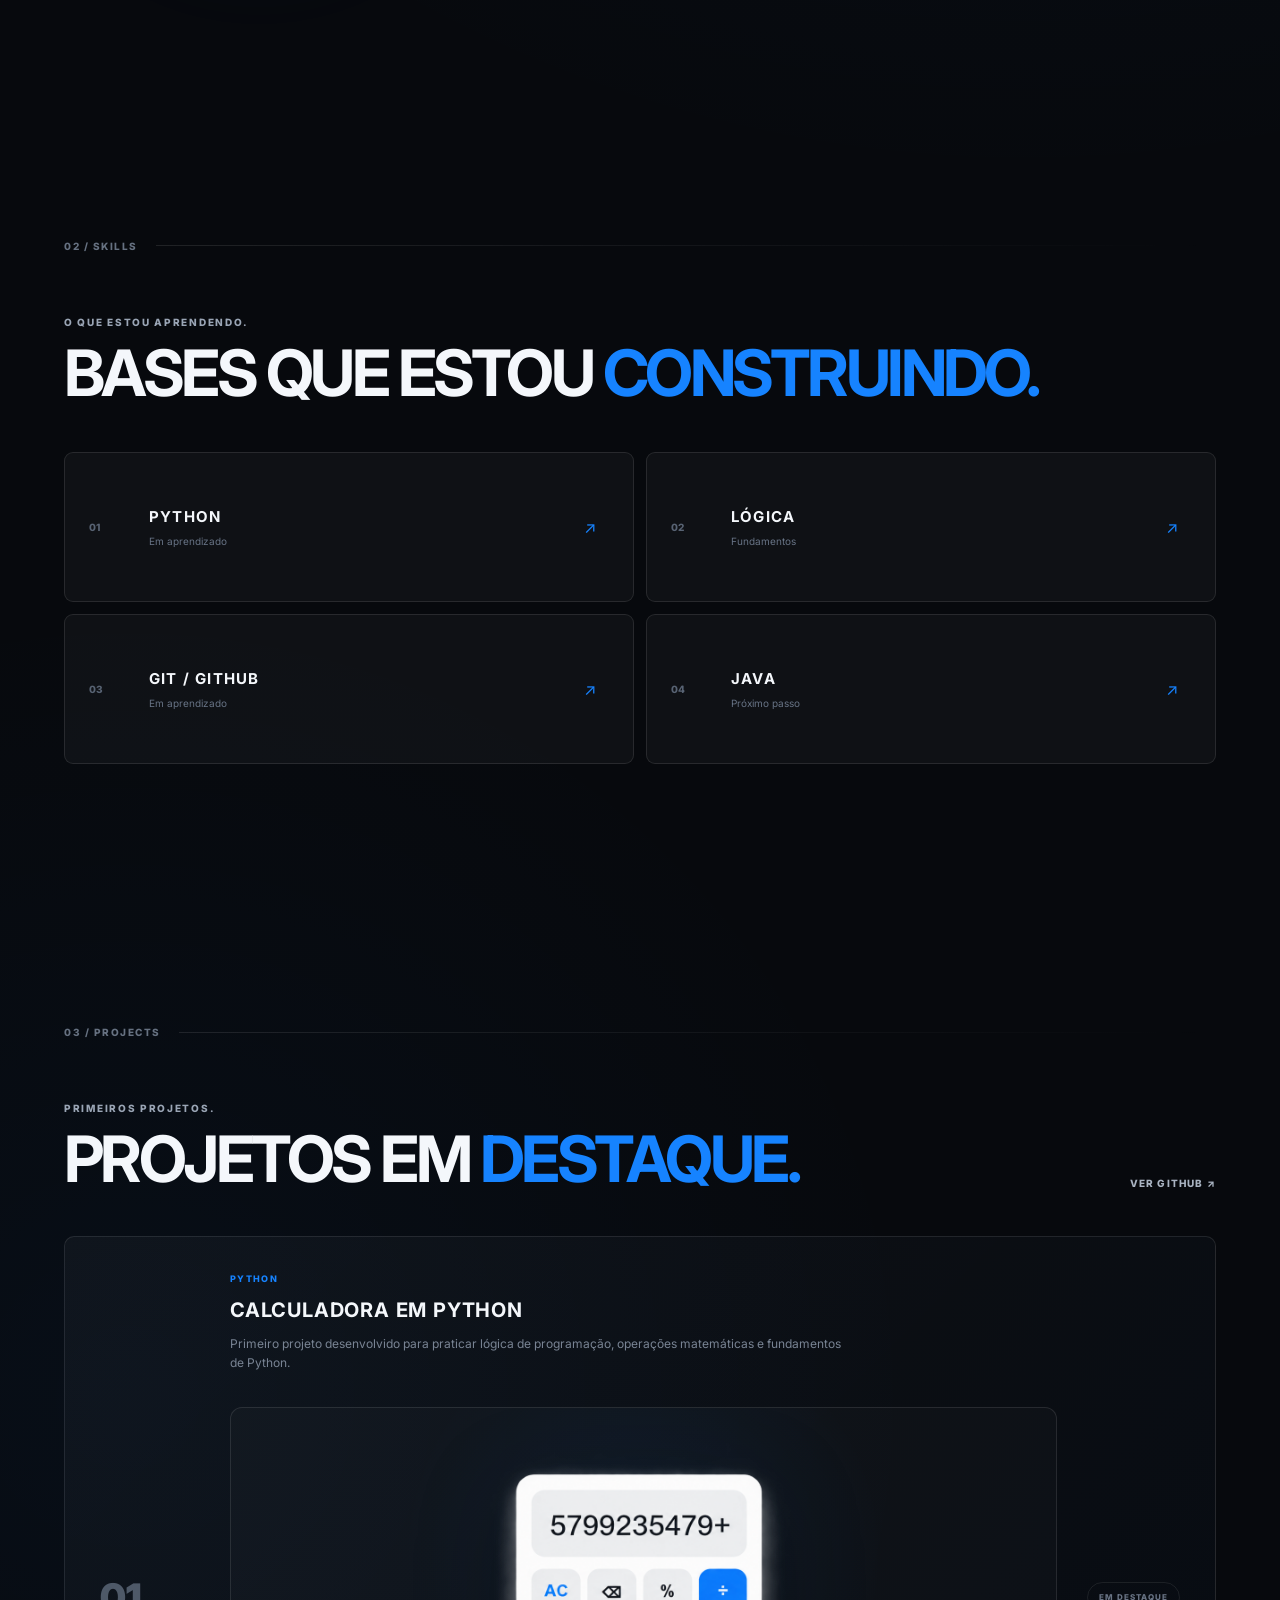
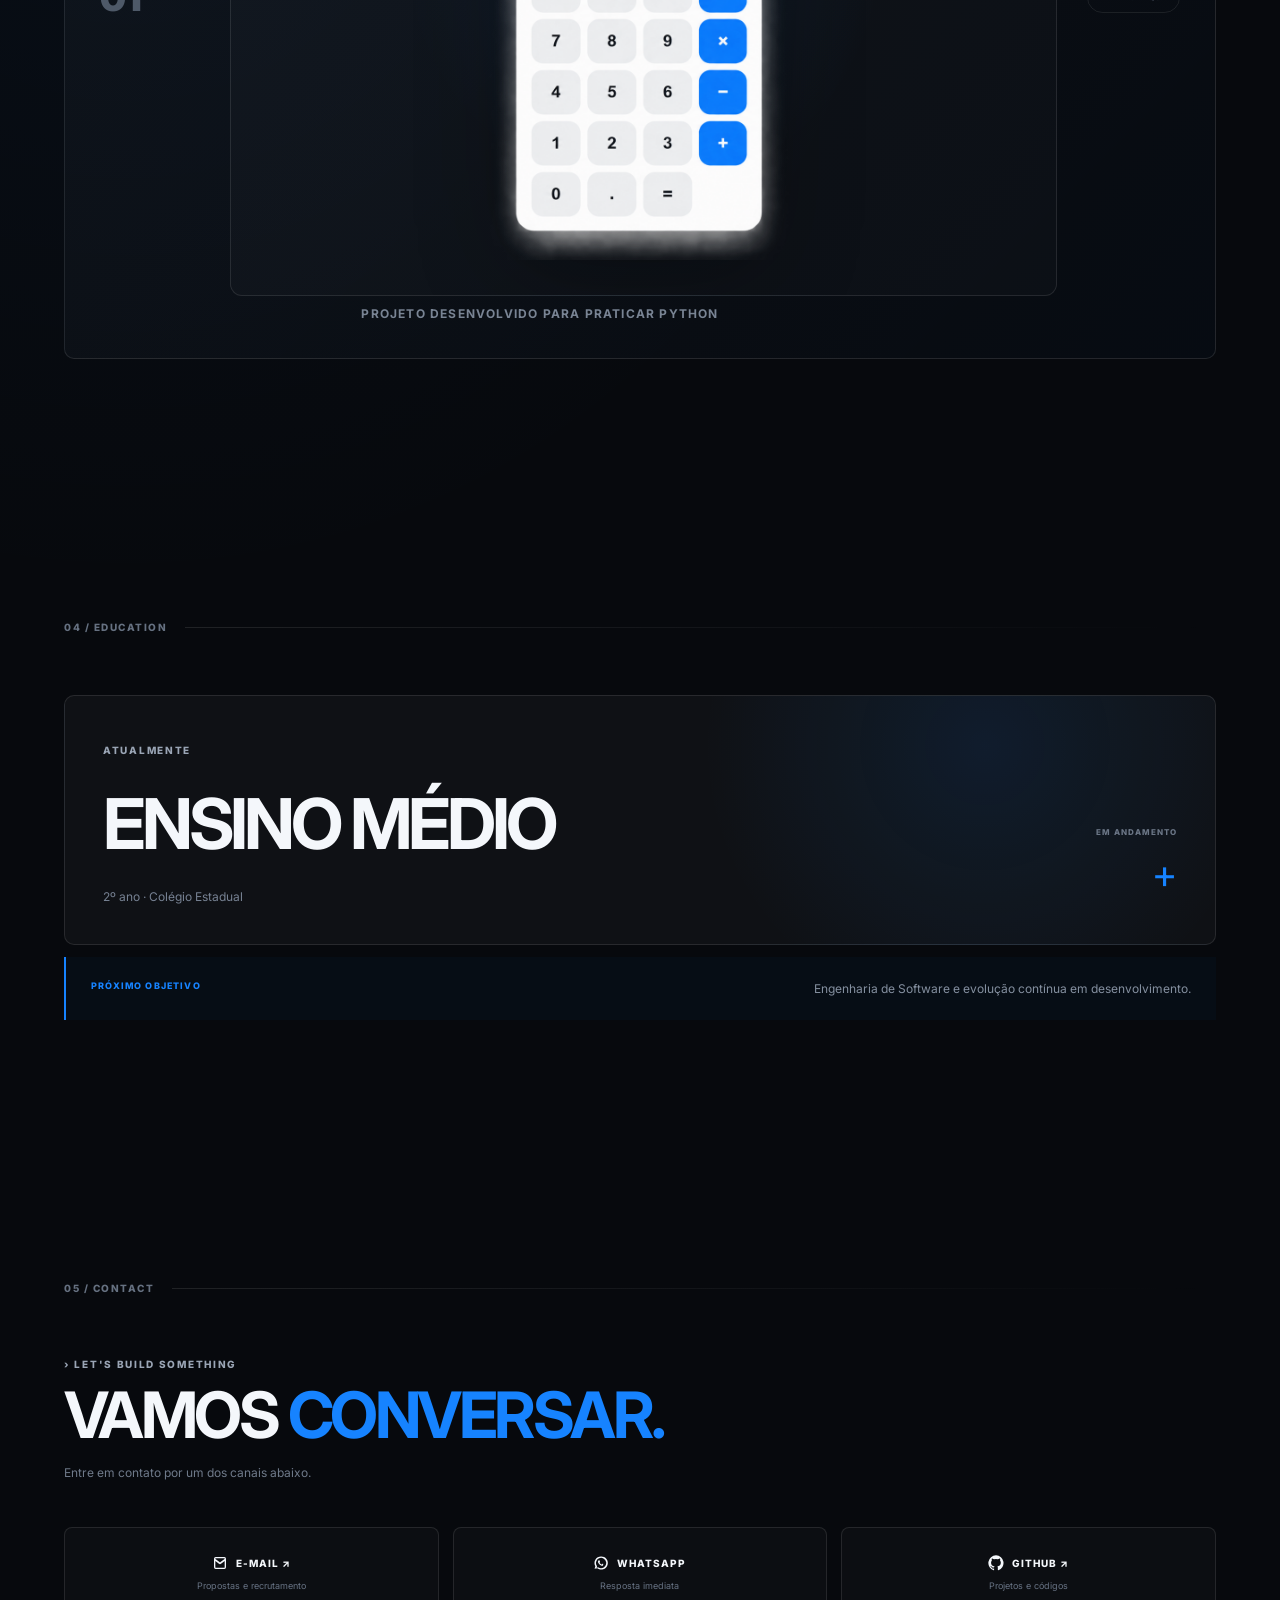
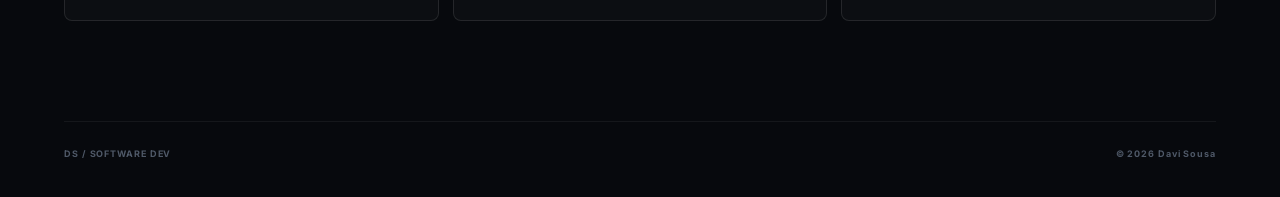
==== commit e209067b: "Update index.html" ====
--- a/index.html
+++ b/index.html
@@ -253,7 +253,7 @@
 
       <div class="contact-intro reveal">
         <p class="eyebrow">› LET'S BUILD SOMETHING</p>
-        <h2>ENTRAR <span><h2>EM <span>CONTATO.</span></h2>
+        <h2>VAMOS <span> CONVERSAR.</span></h2>
         <p>Entre em contato por um dos canais abaixo.</p>
       </div>
 
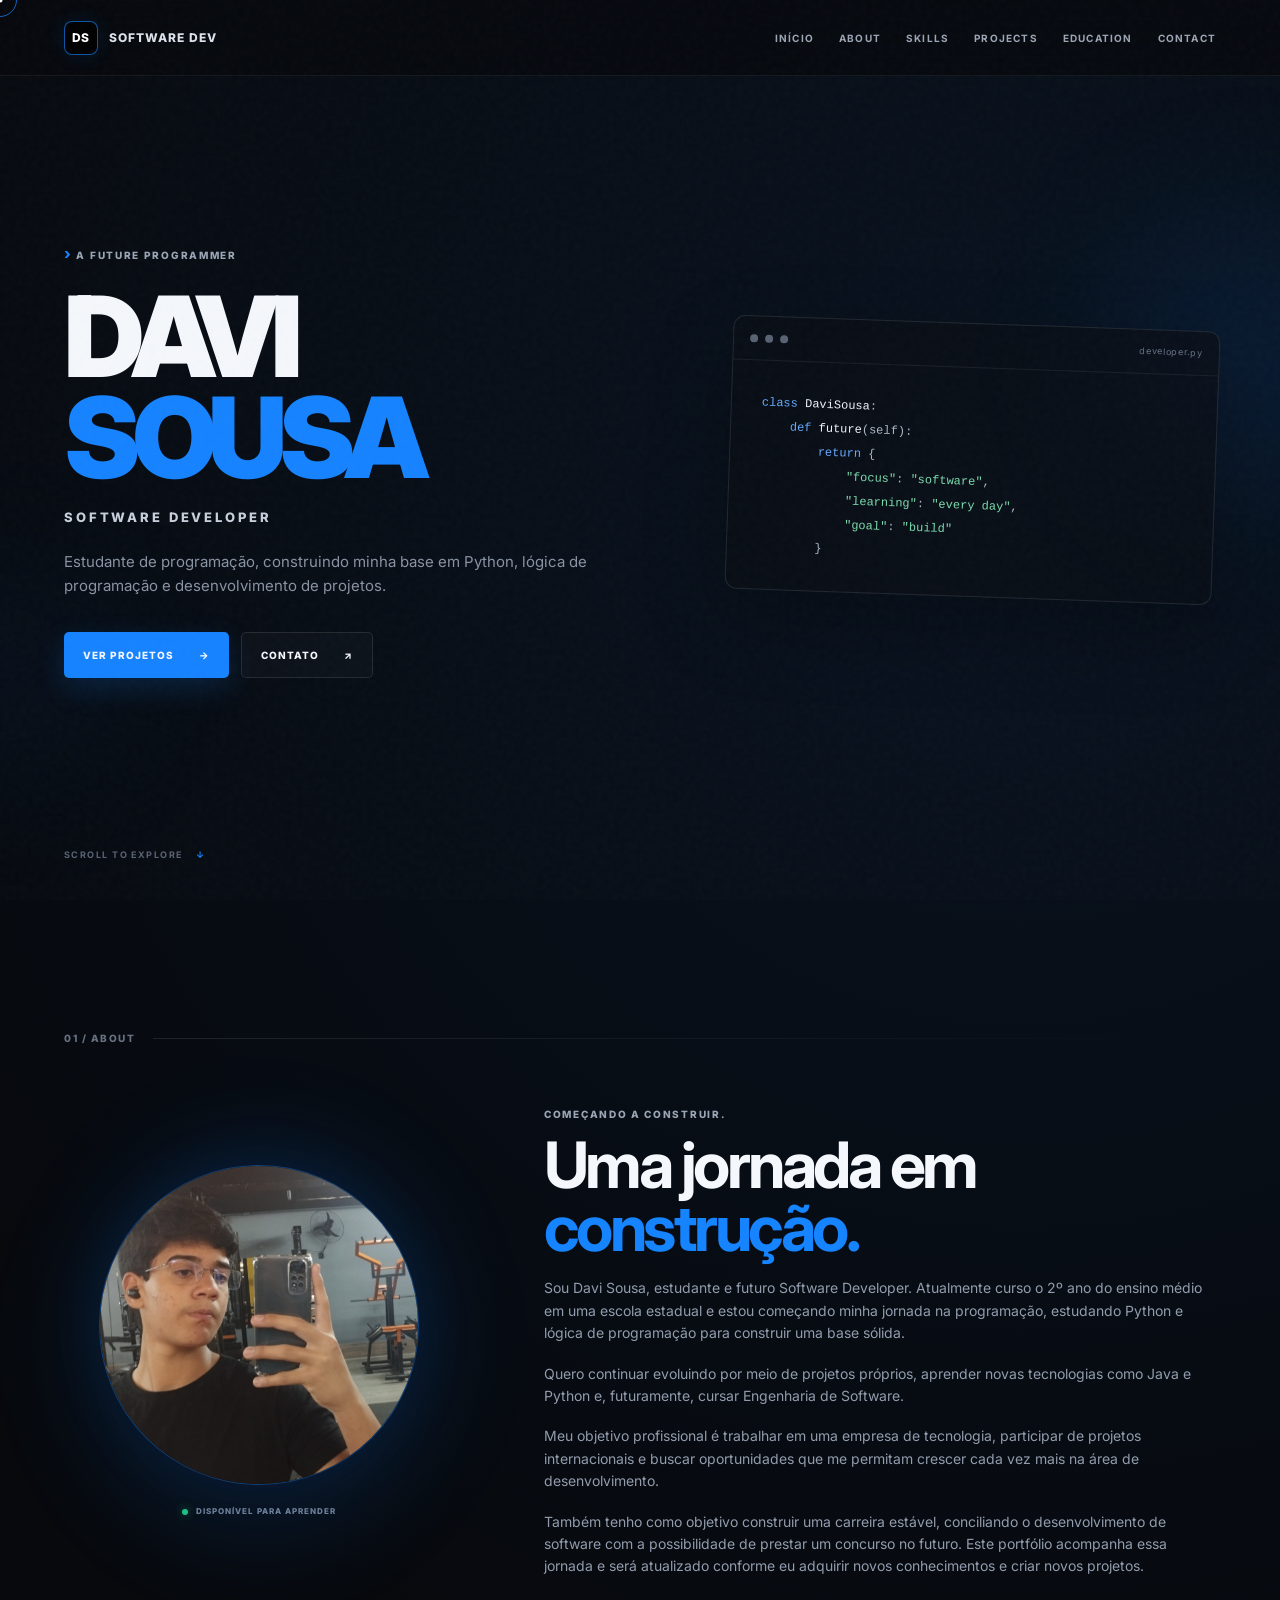
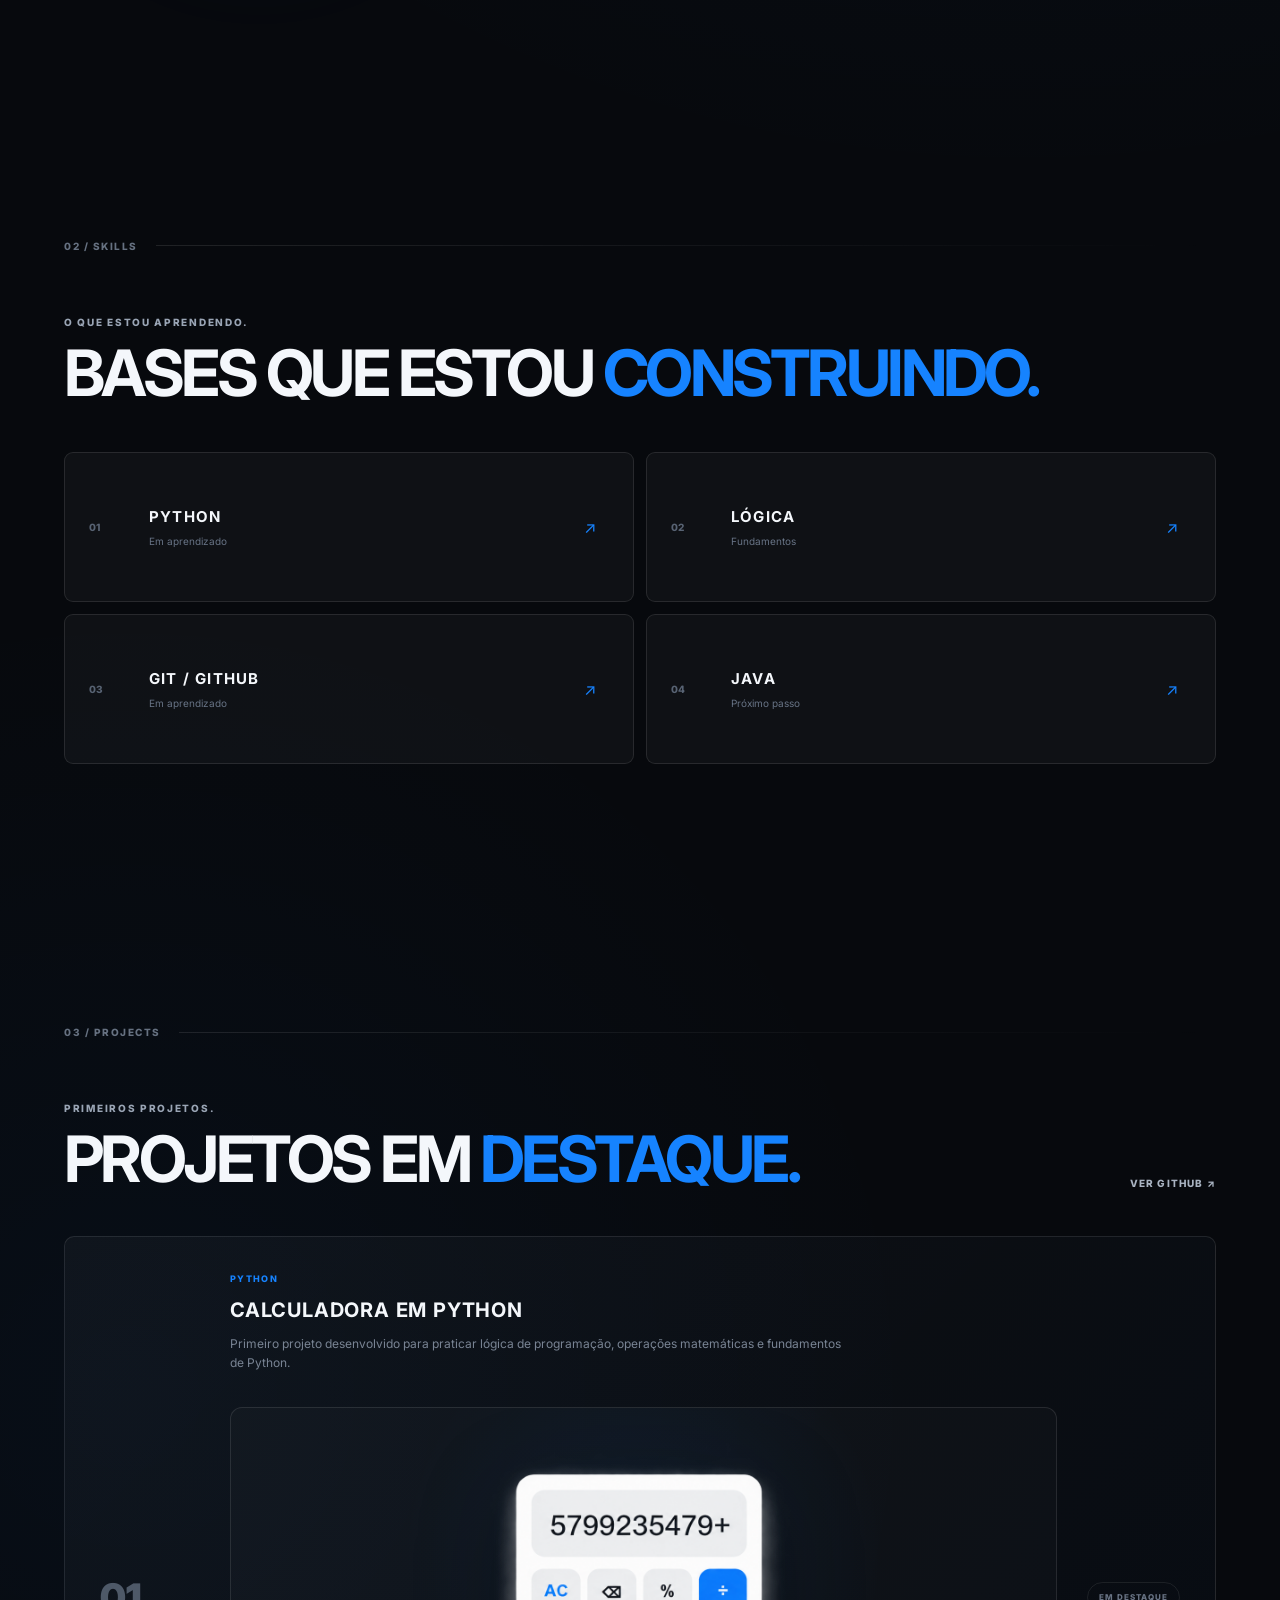
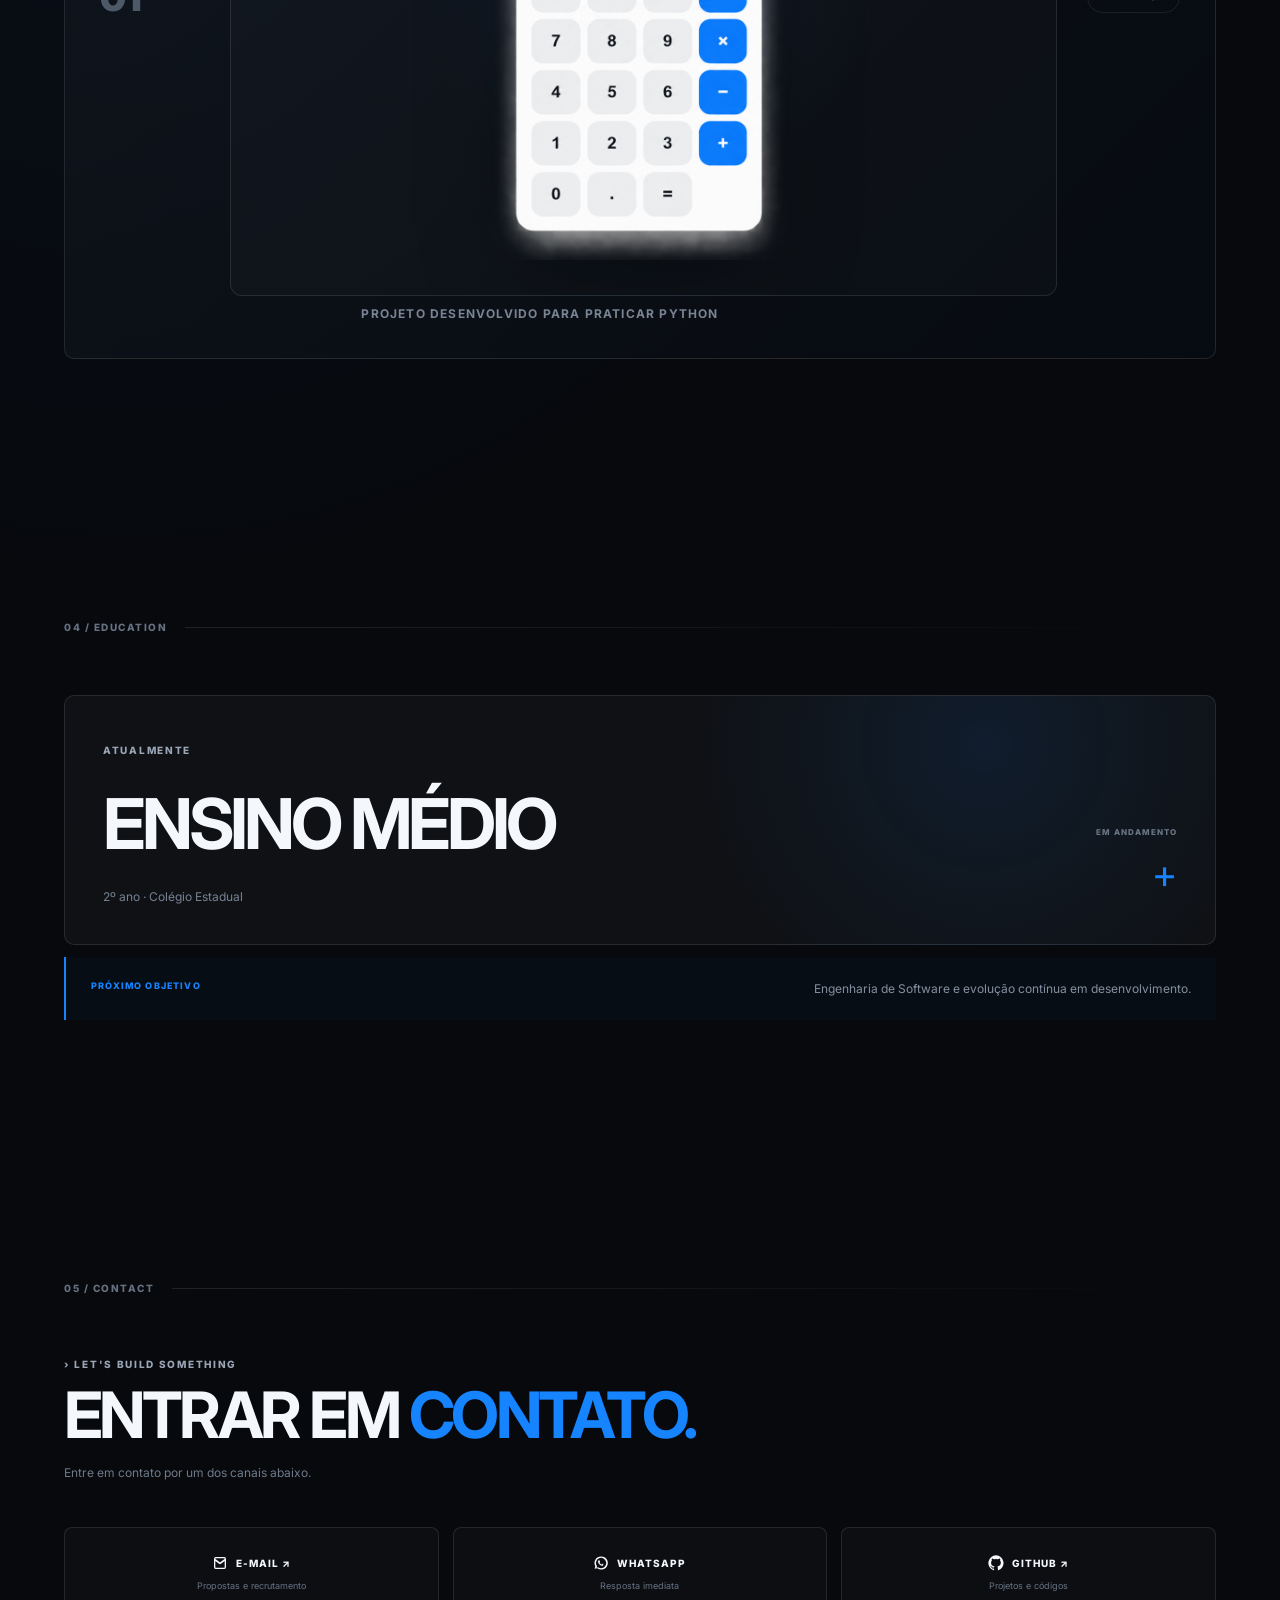
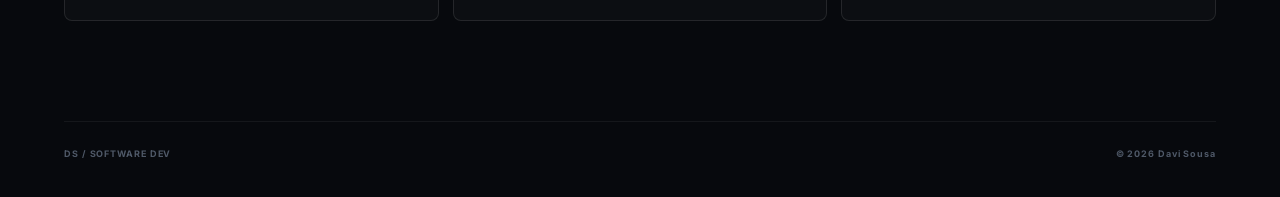
==== commit b9c29f03: "Update index.html" ====
--- a/index.html
+++ b/index.html
@@ -253,7 +253,7 @@
 
       <div class="contact-intro reveal">
         <p class="eyebrow">› LET'S BUILD SOMETHING</p>
-        <h2>VAMOS <span> CONVERSAR.</span></h2>
+        <h2>ENTRAR EM <span>CONTATO.</span></h2>
         <p>Entre em contato por um dos canais abaixo.</p>
       </div>
 
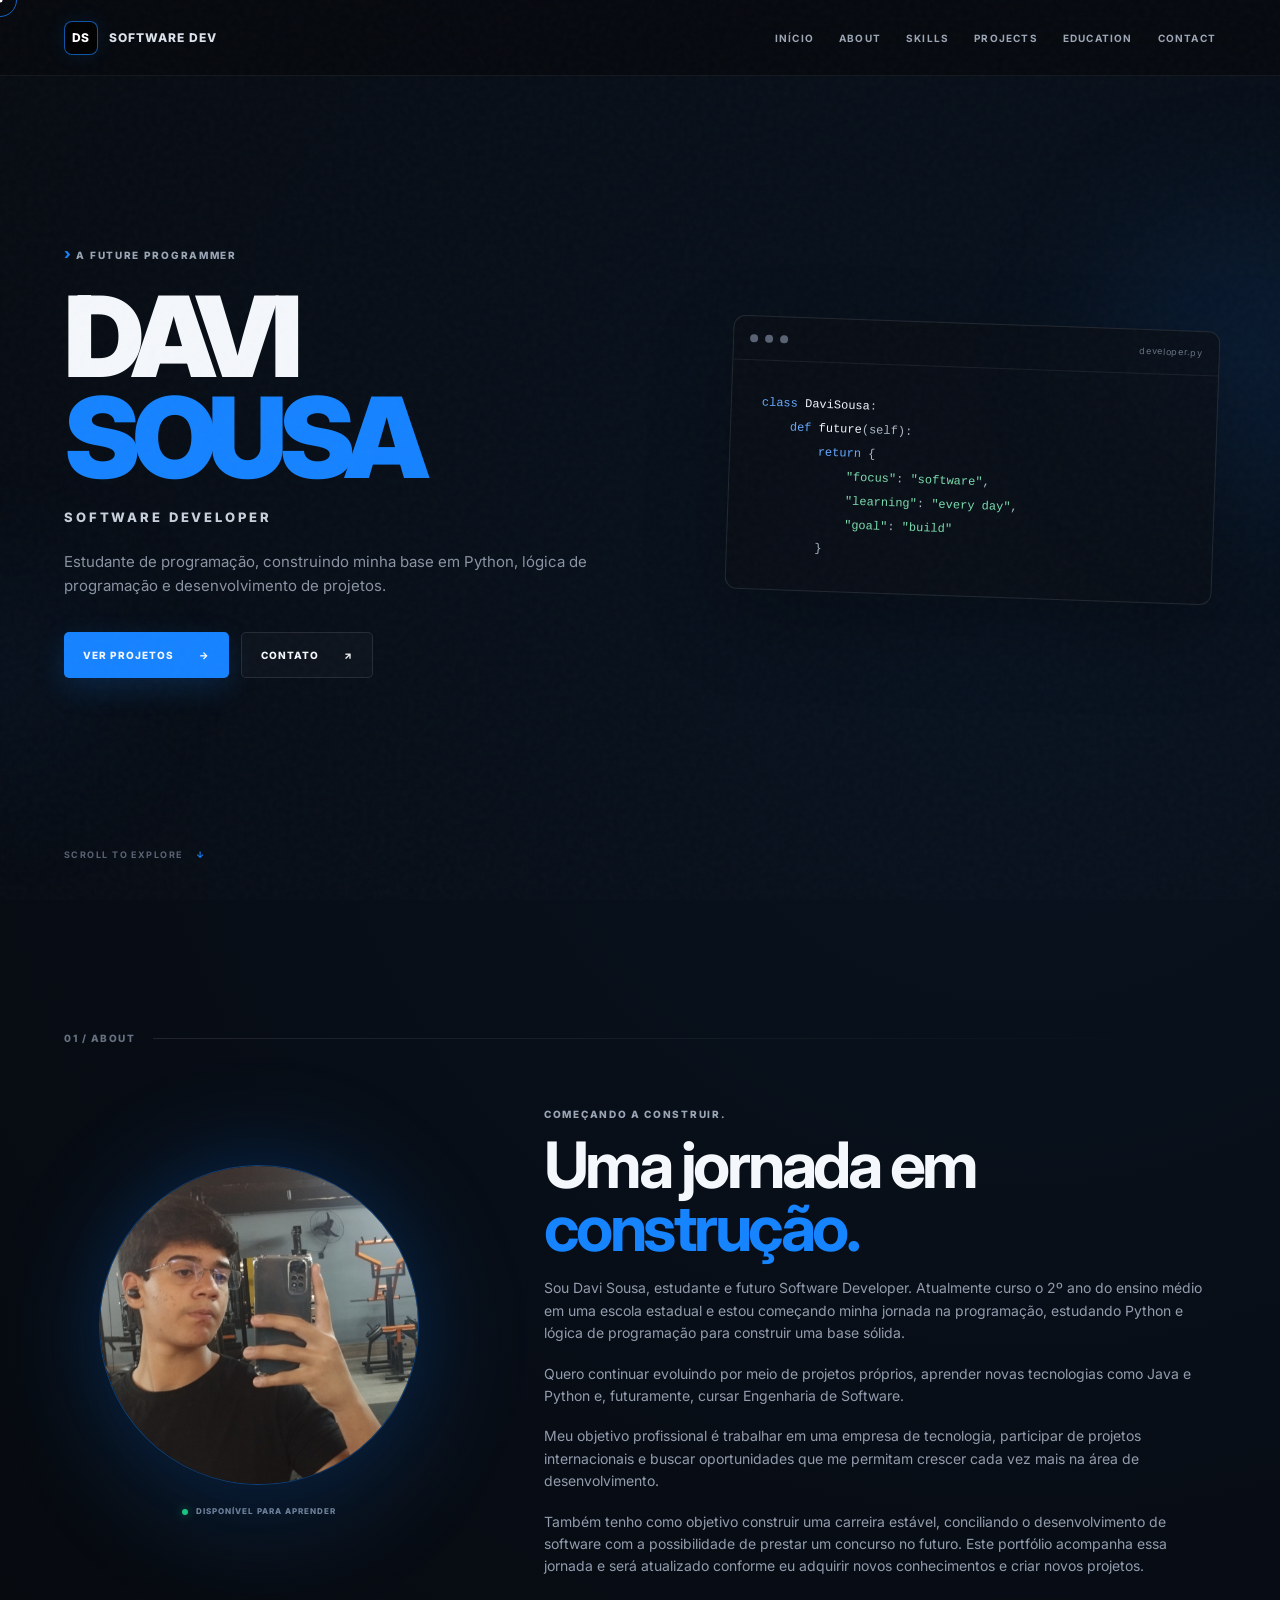
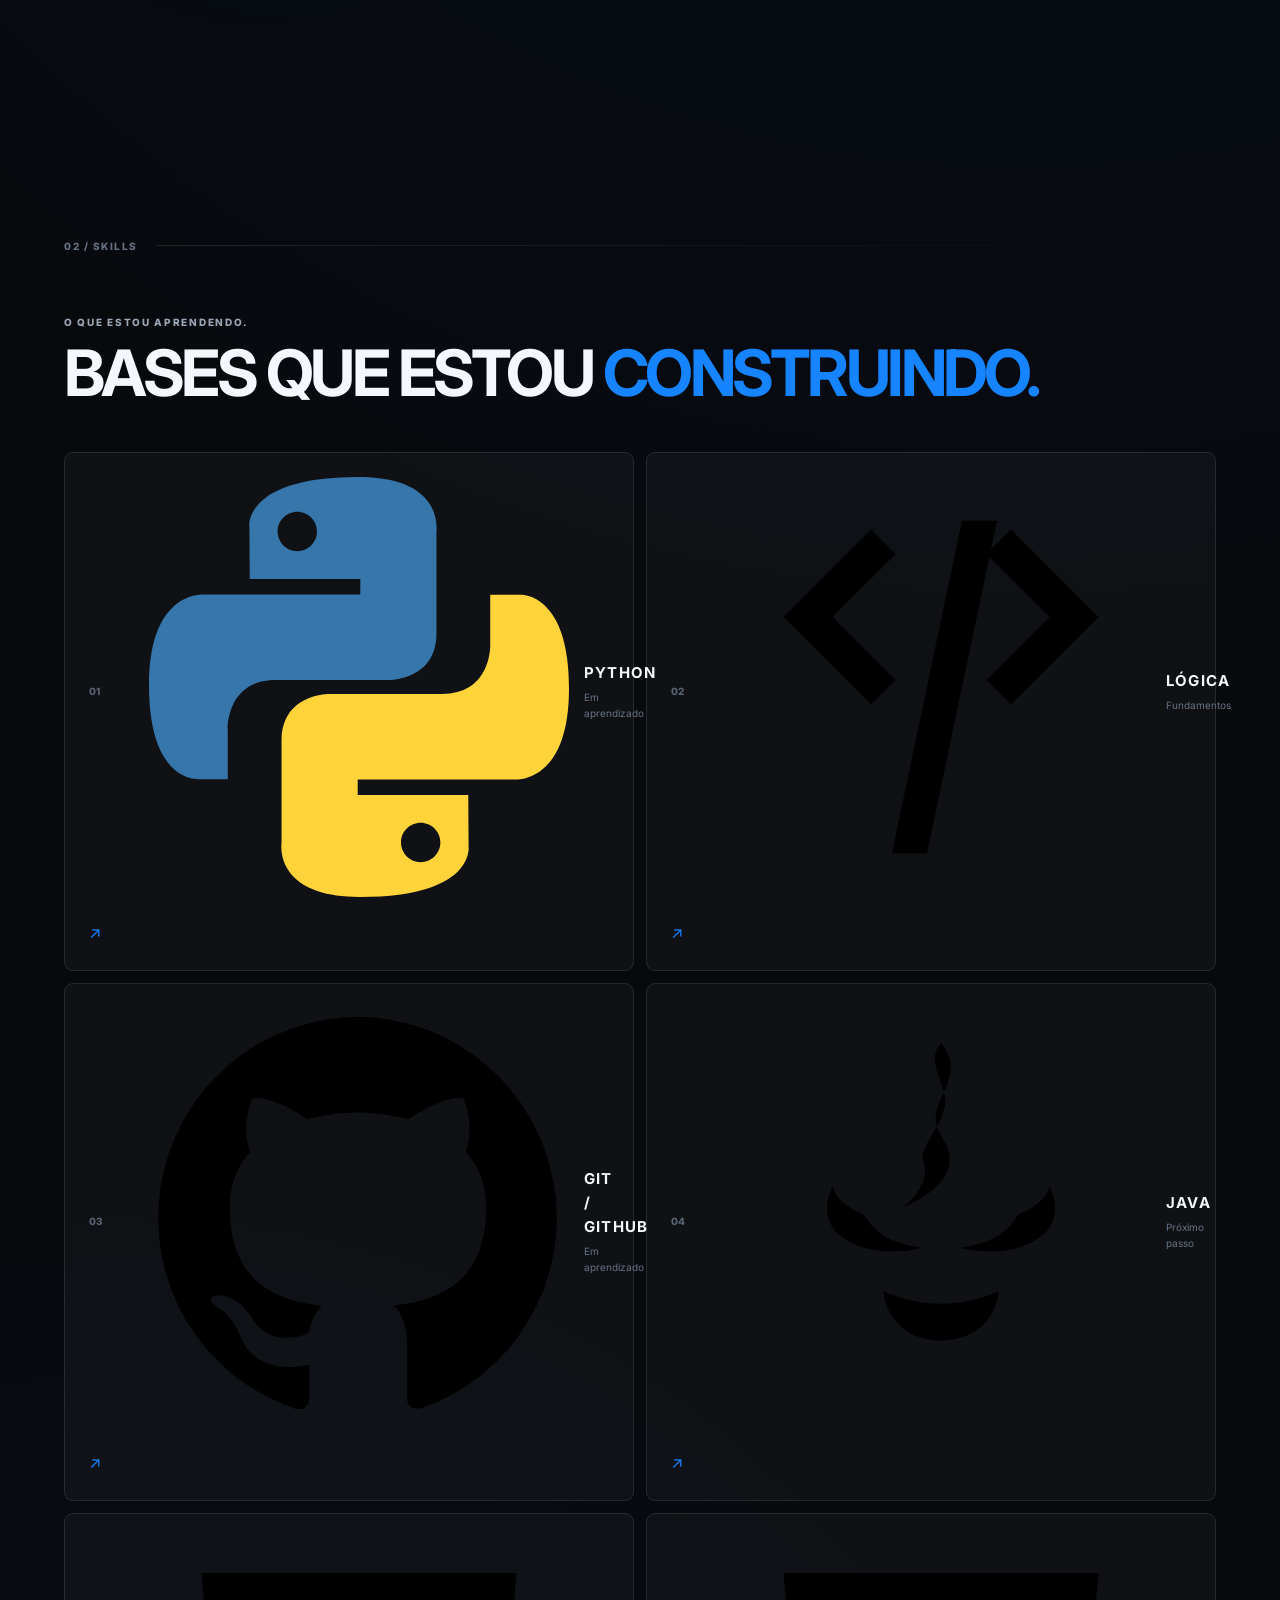
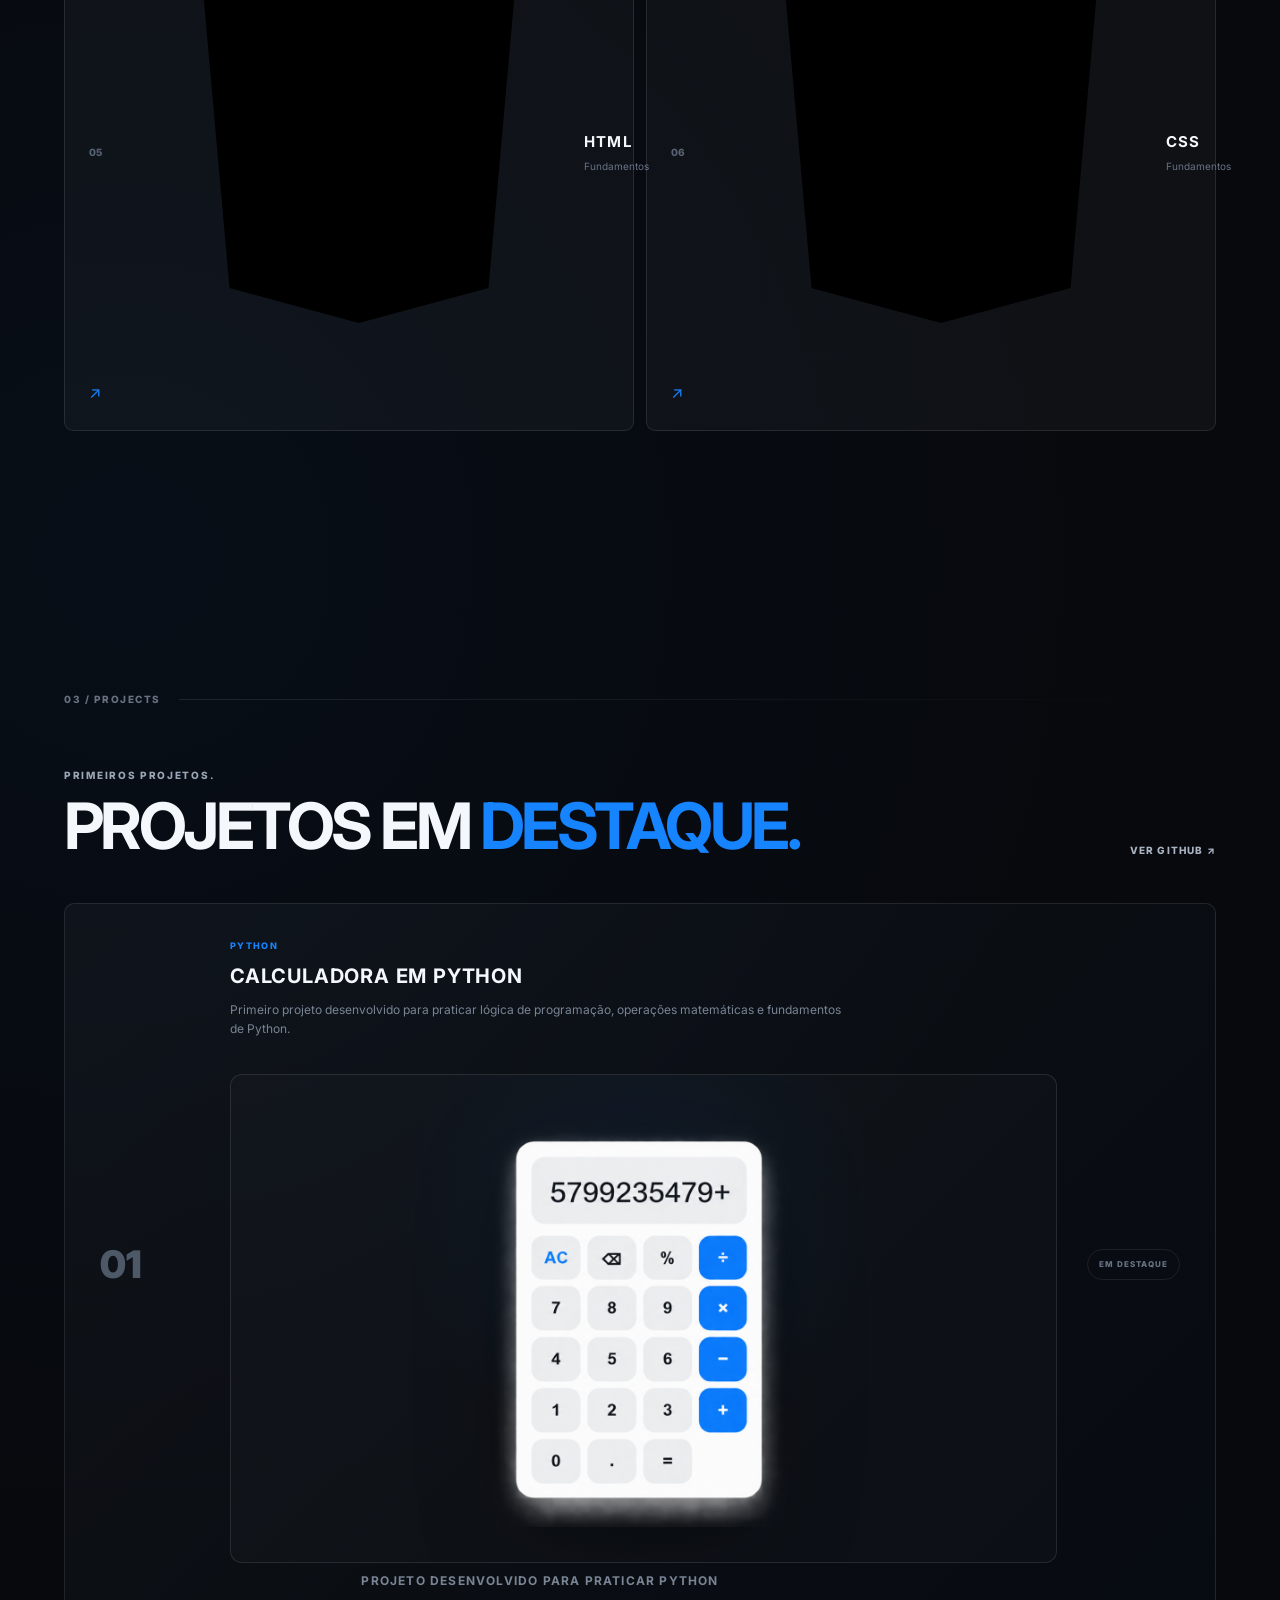
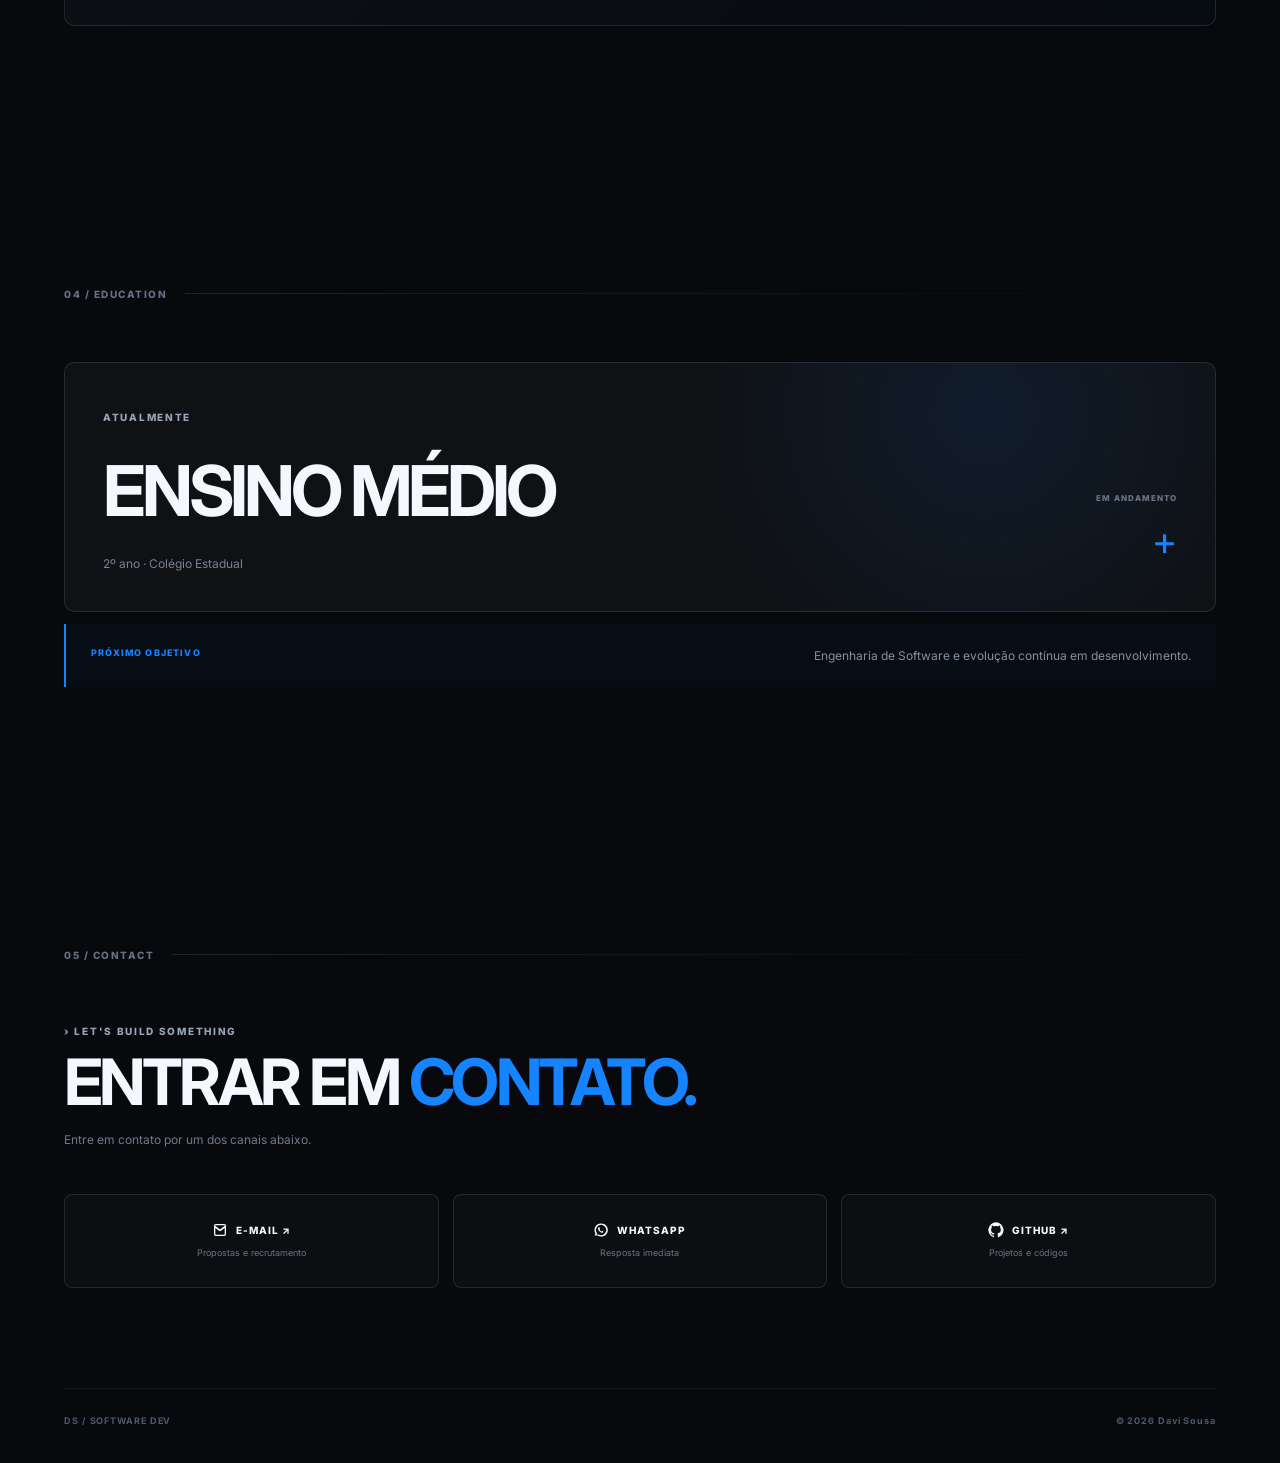
==== commit ddb36ff6: "Update index.html" ====
--- a/index.html
+++ b/index.html
@@ -140,43 +140,117 @@
         <h2>BASES QUE ESTOU <span>CONSTRUINDO.</span></h2>
       </div>
 
-      <div class="skills-grid">
-        <article class="skill-card reveal">
-          <span class="skill-number">01</span>
-          <div>
-            <h3>PYTHON</h3>
-            <p>Em aprendizado</p>
-          </div>
-          <span class="skill-arrow">↗</span>
-        </article>
-
-        <article class="skill-card reveal">
-          <span class="skill-number">02</span>
-          <div>
-            <h3>LÓGICA</h3>
-            <p>Fundamentos</p>
-          </div>
-          <span class="skill-arrow">↗</span>
-        </article>
-
-        <article class="skill-card reveal">
-          <span class="skill-number">03</span>
-          <div>
-            <h3>GIT / GITHUB</h3>
-            <p>Em aprendizado</p>
-          </div>
-          <span class="skill-arrow">↗</span>
-        </article>
-
-        <article class="skill-card reveal">
-          <span class="skill-number">04</span>
-          <div>
-            <h3>JAVA</h3>
-            <p>Próximo passo</p>
-          </div>
-          <span class="skill-arrow">↗</span>
-        </article>
-      </div>
+     <div class="skills-grid">
+
+  <article class="skill-card reveal">
+    <span class="skill-number">01</span>
+
+    <span class="skill-icon">
+      <svg viewBox="0 0 128 128" aria-hidden="true">
+        <path fill="#3776AB" d="M63.8 0C28.6 0 30.6 15.3 30.6 15.3l.1 15.8h33.7v4.7H17.2S0 33.8 0 63.5s15 28.6 15 28.6h9V76.9s-.5-15 14.7-15h34.2s14.7.2 14.7-14.2V16.5S90.2 0 63.8 0Zm-18.6 10.6c3.3 0 6 2.7 6 6s-2.7 6-6 6-6-2.7-6-6 2.7-6 6-6Z"/>
+        <path fill="#FFD43B" d="M64.2 128c35.2 0 33.2-15.3 33.2-15.3l-.1-15.8H63.6v-4.7h47.2S128 94.2 128 64.5s-15-28.6-15-28.6h-9v15.2s.5 15-14.7 15H55.1s-14.7-.2-14.7 14.2v31.2S37.8 128 64.2 128Zm18.6-10.6c-3.3 0-6-2.7-6-6s2.7-6 6-6 6 2.7 6 6-2.7 6-6 6Z"/>
+      </svg>
+    </span>
+
+    <div>
+      <h3>PYTHON</h3>
+      <p>Em aprendizado</p>
+    </div>
+
+    <span class="skill-arrow">↗</span>
+  </article>
+
+
+  <article class="skill-card reveal">
+    <span class="skill-number">02</span>
+
+    <span class="skill-icon">
+      <svg viewBox="0 0 24 24" aria-hidden="true">
+        <path d="M8 3 3 8l5 5 1.4-1.4L5.8 8l3.6-3.6L8 3Zm8 0-1.4 1.4L18.2 8l-3.6 3.6L16 13l5-5-5-5ZM13.2 2.5l-4 19h2l4-19h-2Z"/>
+      </svg>
+    </span>
+
+    <div>
+      <h3>LÓGICA</h3>
+      <p>Fundamentos</p>
+    </div>
+
+    <span class="skill-arrow">↗</span>
+  </article>
+
+
+  <article class="skill-card reveal">
+    <span class="skill-number">03</span>
+
+    <span class="skill-icon">
+      <svg viewBox="0 0 24 24" aria-hidden="true">
+        <path d="M12 .5A11.5 11.5 0 0 0 8.36 22.9c.58.11.79-.25.79-.56v-1.96c-3.22.7-3.9-1.55-3.9-1.55-.53-1.34-1.29-1.7-1.29-1.7-1.05-.72.08-.71.08-.71 1.15.08 1.76 1.18 1.76 1.18 1.03 1.75 2.69 1.24 3.35.95.1-.74.4-1.24.73-1.53-2.57-.29-5.27-1.28-5.27-5.7 0-1.26.45-2.29 1.18-3.1-.12-.29-.51-1.46.11-3.05 0 0 .96-.31 3.16 1.19a10.9 10.9 0 0 1 5.76 0c2.2-1.5 3.16-1.19 3.16-1.19.62 1.59.23 2.76.11 3.05.73.81 1.18 1.84 1.18 3.1 0 4.43-2.71 5.4-5.29 5.69.41.35.77 1.06.77 2.13v3.17c0 .31.21.67.8.56A11.5 11.5 0 0 0 12 .5Z"/>
+      </svg>
+    </span>
+
+    <div>
+      <h3>GIT / GITHUB</h3>
+      <p>Em aprendizado</p>
+    </div>
+
+    <span class="skill-arrow">↗</span>
+  </article>
+
+
+  <article class="skill-card reveal">
+    <span class="skill-number">04</span>
+
+    <span class="skill-icon">
+      <svg viewBox="0 0 24 24" aria-hidden="true">
+        <path d="M12 2c1.4 1.7-.3 3-.3 4.3 0 .9.8 1.4.8 2.3 0 1.4-1.5 2.3-2.7 2.8 1.1-.9 1.5-1.8 1.2-2.6-.3-.8.9-1.8 1.2-3.1.3-1.3-1.2-2.5-.2-3.7Zm-4.4 9.8c.6 1.1 1.7 1.7 3.3 1.9-2 .5-3.8.1-4.8-.8-.7-.7-.8-1.7-.3-2.7.2.7.8 1.2 1.8 1.6Zm8.8 0c1-.4 1.6-.9 1.8-1.6.5 1 .4 2-.3 2.7-1 .9-2.8 1.3-4.8.8 1.6-.2 2.7-.8 3.3-1.9Zm-7.7 4.4c1.2.5 2.3.7 3.3.7s2.1-.2 3.3-.7c-.2 1.7-1.5 2.8-3.3 2.8s-3.1-1.1-3.3-2.8Z"/>
+      </svg>
+    </span>
+
+    <div>
+      <h3>JAVA</h3>
+      <p>Próximo passo</p>
+    </div>
+
+    <span class="skill-arrow">↗</span>
+  </article>
+
+
+  <article class="skill-card reveal">
+    <span class="skill-number">05</span>
+
+    <span class="skill-icon">
+      <svg viewBox="0 0 24 24" aria-hidden="true">
+        <path d="M3 2h18l-1.6 18L12 22l-7.4-2L3 2Zm3.1 4 .5 5h10.8l-.4 4.5-4.9 1.3-4.9-1.3-.3-2.5h2.1l.2 1 2.9.7 2.9-.7.2-1H6.8L6 6h12.2l-.2 2H8.2l.2 2h7.6l.2-2h2.1l-.7 8.5-5.6 1.5-5.6-1.5L5 6h1.1Z"/>
+      </svg>
+    </span>
+
+    <div>
+      <h3>HTML</h3>
+      <p>Fundamentos</p>
+    </div>
+
+    <span class="skill-arrow">↗</span>
+  </article>
+
+
+  <article class="skill-card reveal">
+    <span class="skill-number">06</span>
+
+    <span class="skill-icon">
+      <svg viewBox="0 0 24 24" aria-hidden="true">
+        <path d="M3 2h18l-1.6 18L12 22l-7.4-2L3 2Zm3.1 4 .5 5h10.8l-.4 4.5-4.9 1.3-4.9-1.3-.3-2.5h2.1l.2 1 2.9.7 2.9-.7.2-1H6.8L6 6h12.2l-.2 2H8.2l.2 2h7.6l.2-2h2.1l-.7 8.5-5.6 1.5-5.6-1.5L5 6h1.1Z"/>
+      </svg>
+    </span>
+
+    <div>
+      <h3>CSS</h3>
+      <p>Fundamentos</p>
+    </div>
+
+    <span class="skill-arrow">↗</span>
+  </article>
+
+</div>
     </section>
 
     <section id="projetos" class="section">
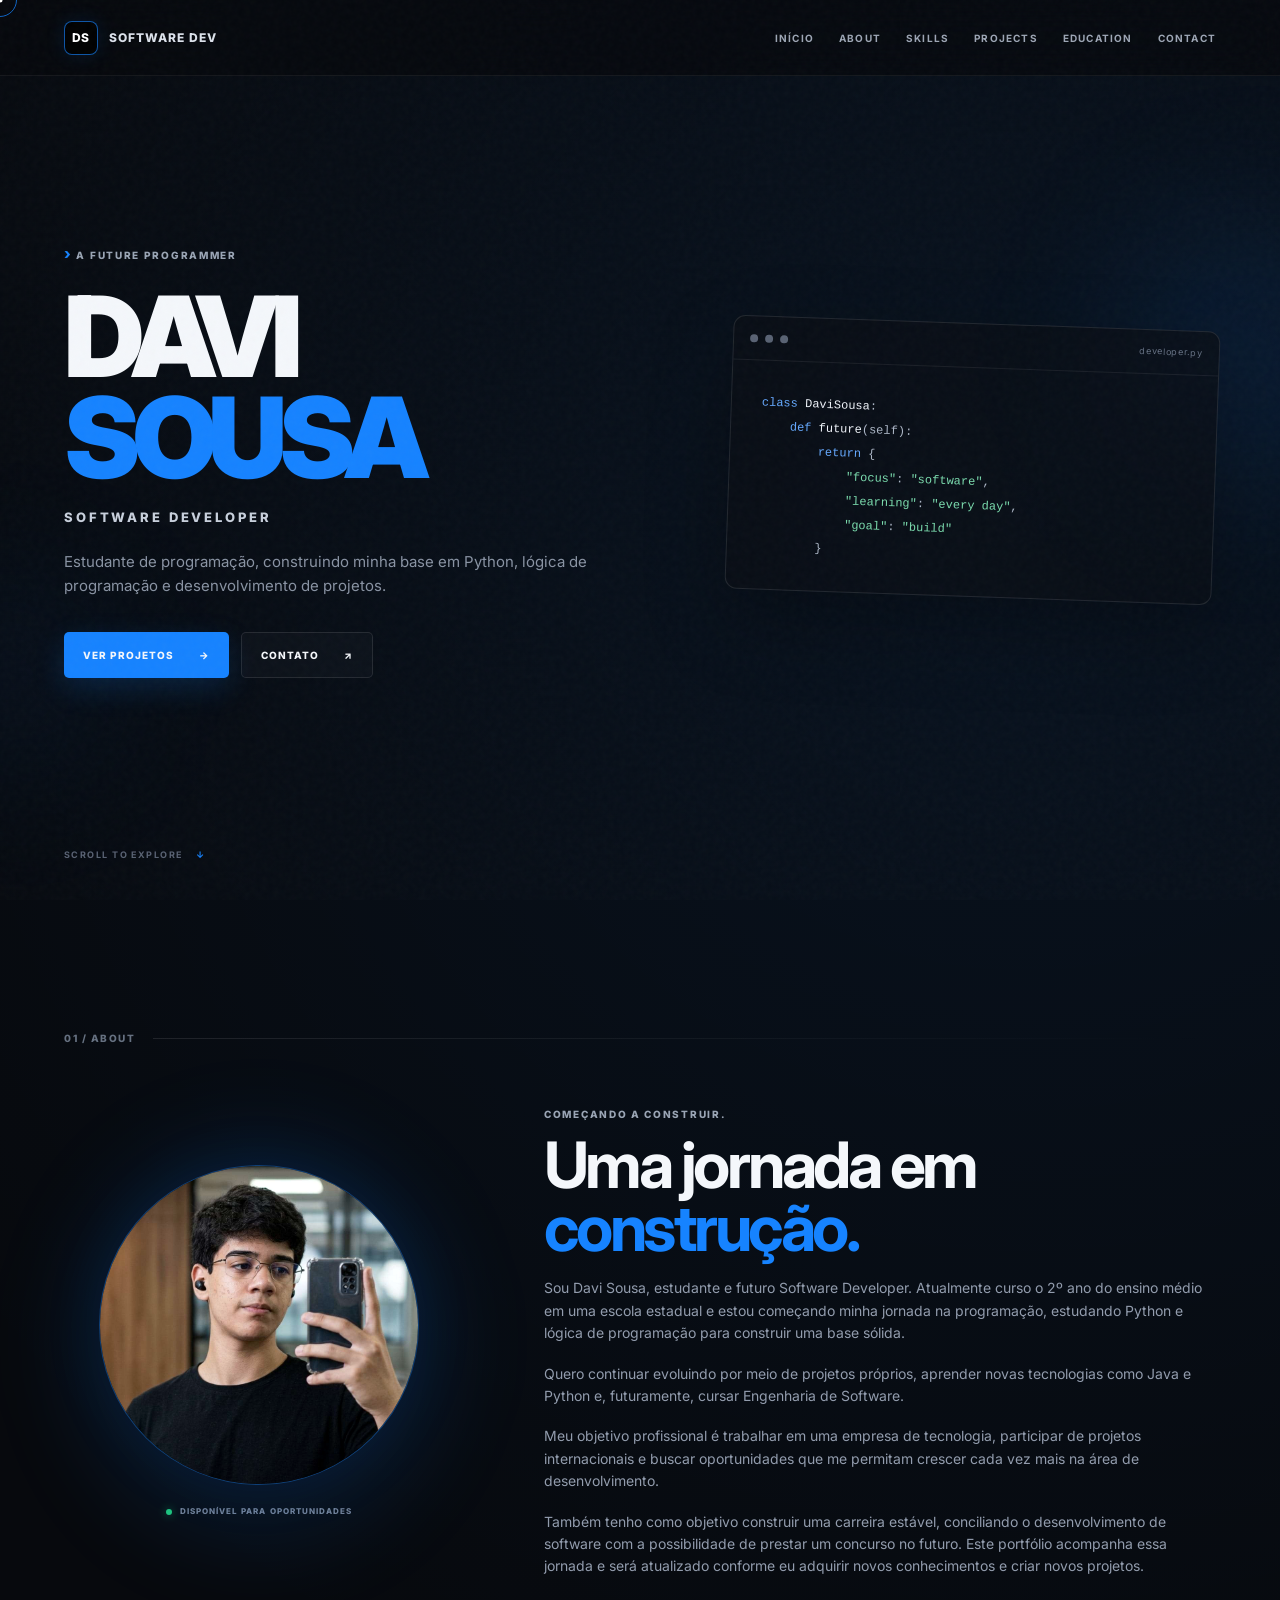
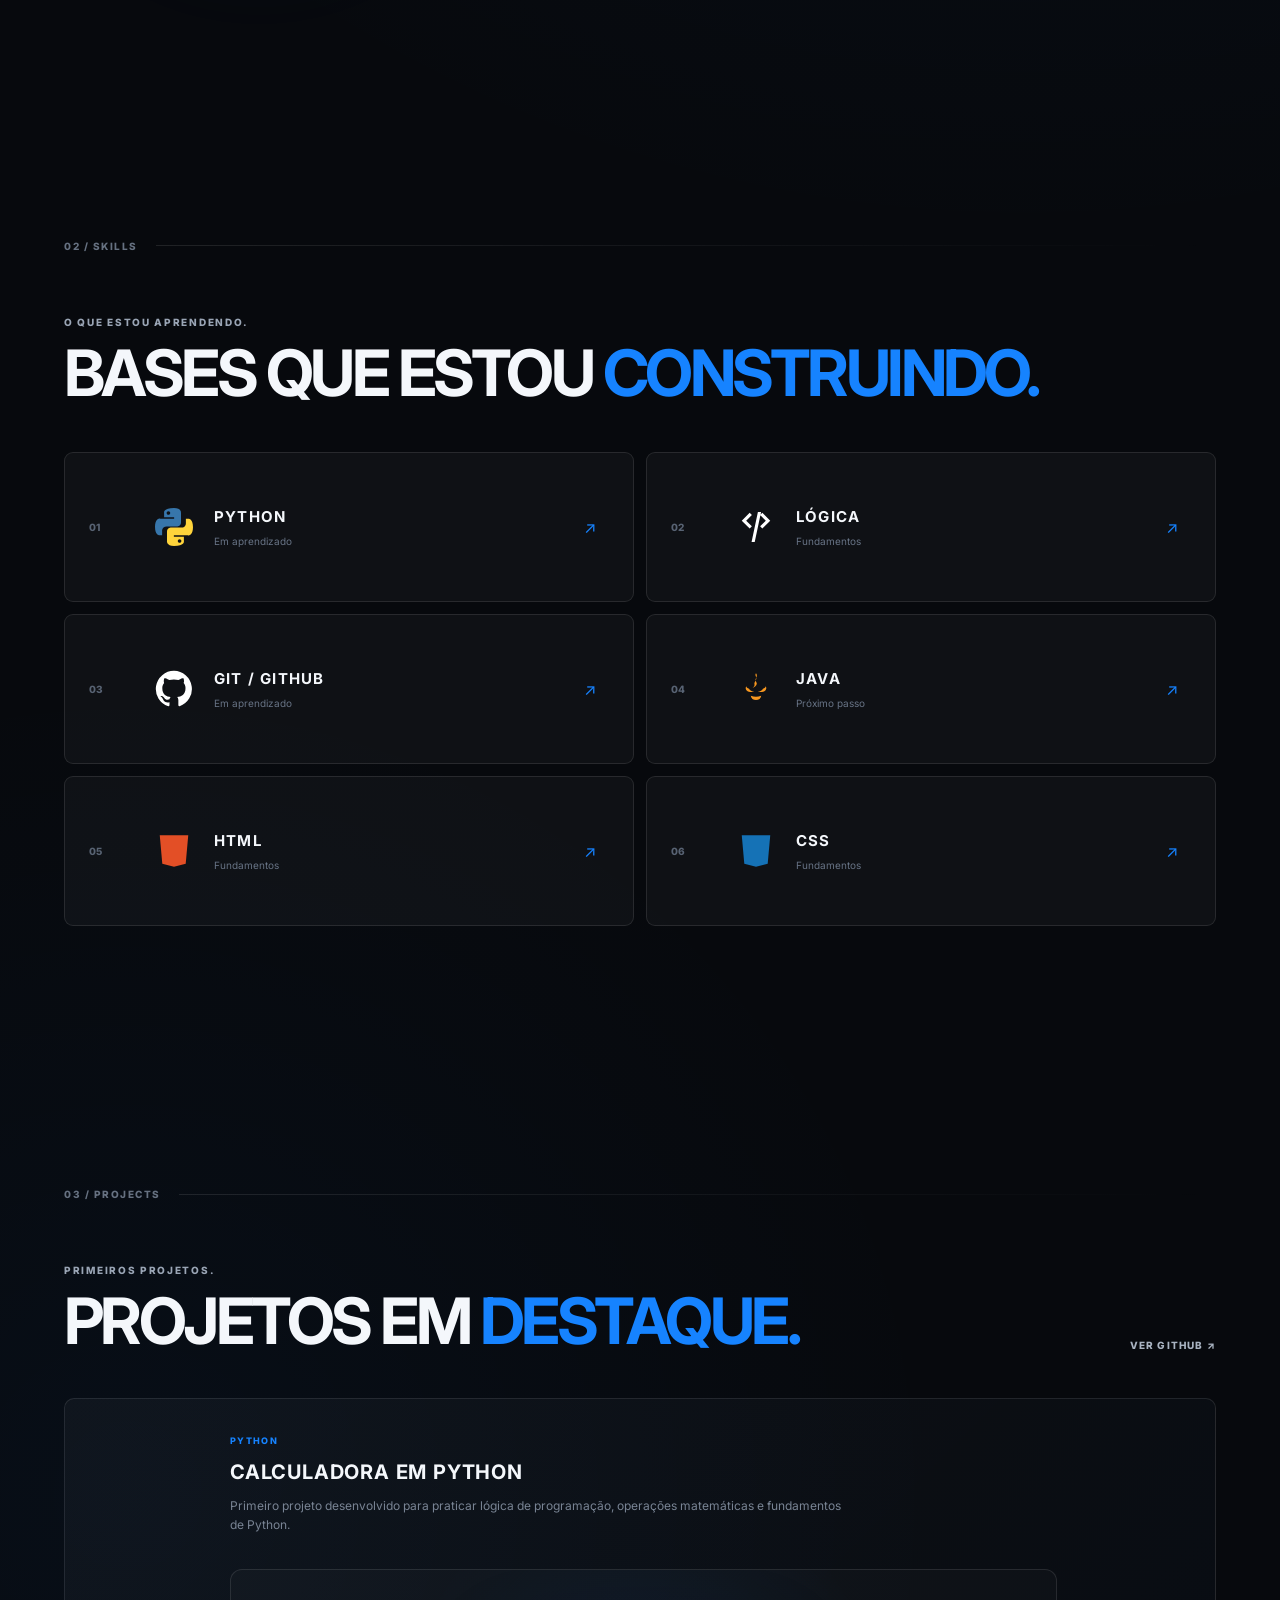
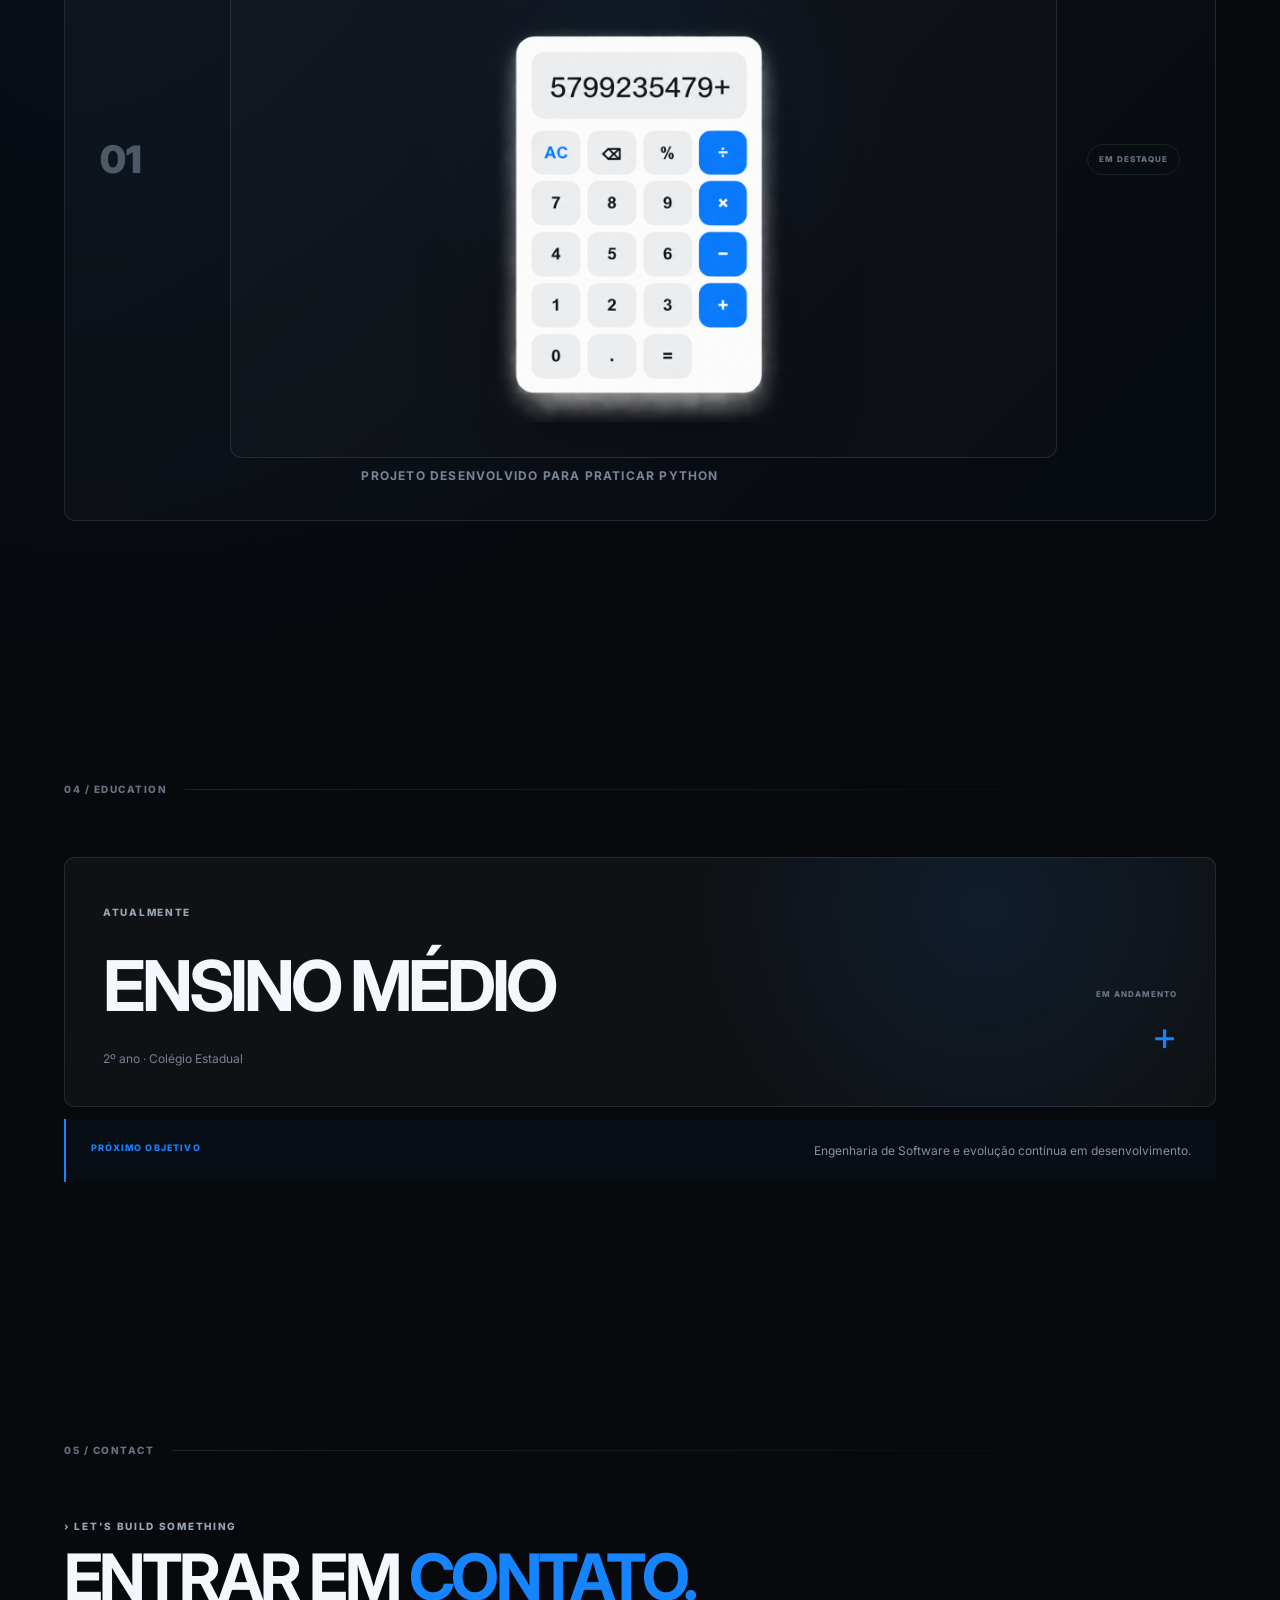
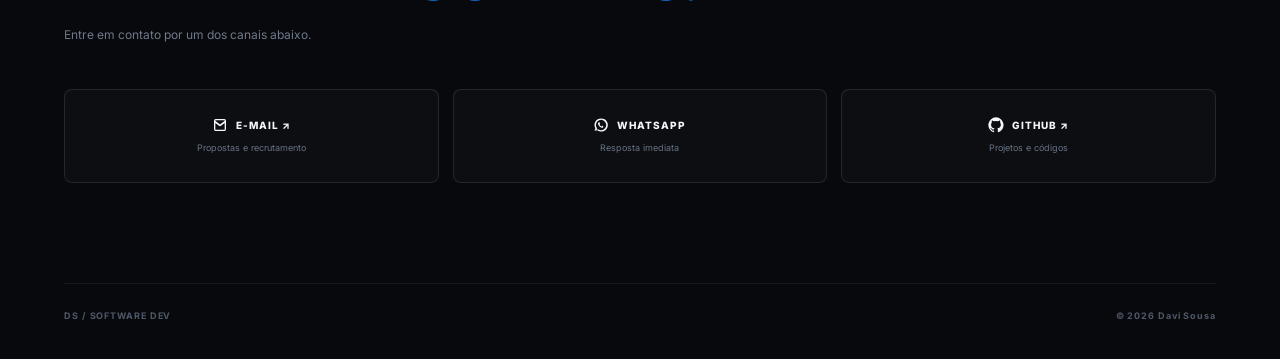
==== commit 9acbf20f: "Update index.html" ====
--- a/index.html
+++ b/index.html
@@ -95,7 +95,7 @@
           </div>
           <div class="portrait-label">
             <span class="status"></span>
-            DISPONÍVEL PARA APRENDER
+            DISPONÍVEL PARA OPORTUNIDADES
           </div>
         </div>
 
--- a/style.css
+++ b/style.css
@@ -422,7 +422,7 @@
   min-height: 150px;
   padding: 24px;
   display: grid;
-  grid-template-columns: 45px 1fr 25px;
+  grid-template-columns: 45px 50px 1fr 25px;
   align-items: center;
   gap: 15px;
   border: 1px solid var(--line);
@@ -443,6 +443,48 @@
 .skill-card p { color: #687486; font-size: 10px; margin-top: 4px; }
 .skill-arrow { color: var(--blue); }
 
+.skill-icon {
+  width: 50px;
+  height: 50px;
+  display: flex;
+  align-items: center;
+  justify-content: center;
+  flex-shrink: 0;
+}
+
+.skill-icon svg {
+  width: 38px;
+  height: 38px;
+  display: block;
+}
+/* CORES DOS ÍCONES */
+.skill-card:nth-child(2) .skill-icon {
+  color: #ffffff;
+}
+
+.skill-card:nth-child(3) .skill-icon {
+  color: #ffffff;
+}
+
+.skill-card:nth-child(4) .skill-icon {
+  color: #f89820;
+}
+
+.skill-card:nth-child(5) .skill-icon {
+  color: #e34f26;
+}
+
+.skill-card:nth-child(6) .skill-icon {
+  color: #1572b6;
+}
+
+.skill-card:nth-child(2) .skill-icon svg,
+.skill-card:nth-child(3) .skill-icon svg,
+.skill-card:nth-child(4) .skill-icon svg,
+.skill-card:nth-child(5) .skill-icon svg,
+.skill-card:nth-child(6) .skill-icon svg {
+  fill: currentColor;
+}
 .project-intro {
   display: flex;
   justify-content: space-between;
